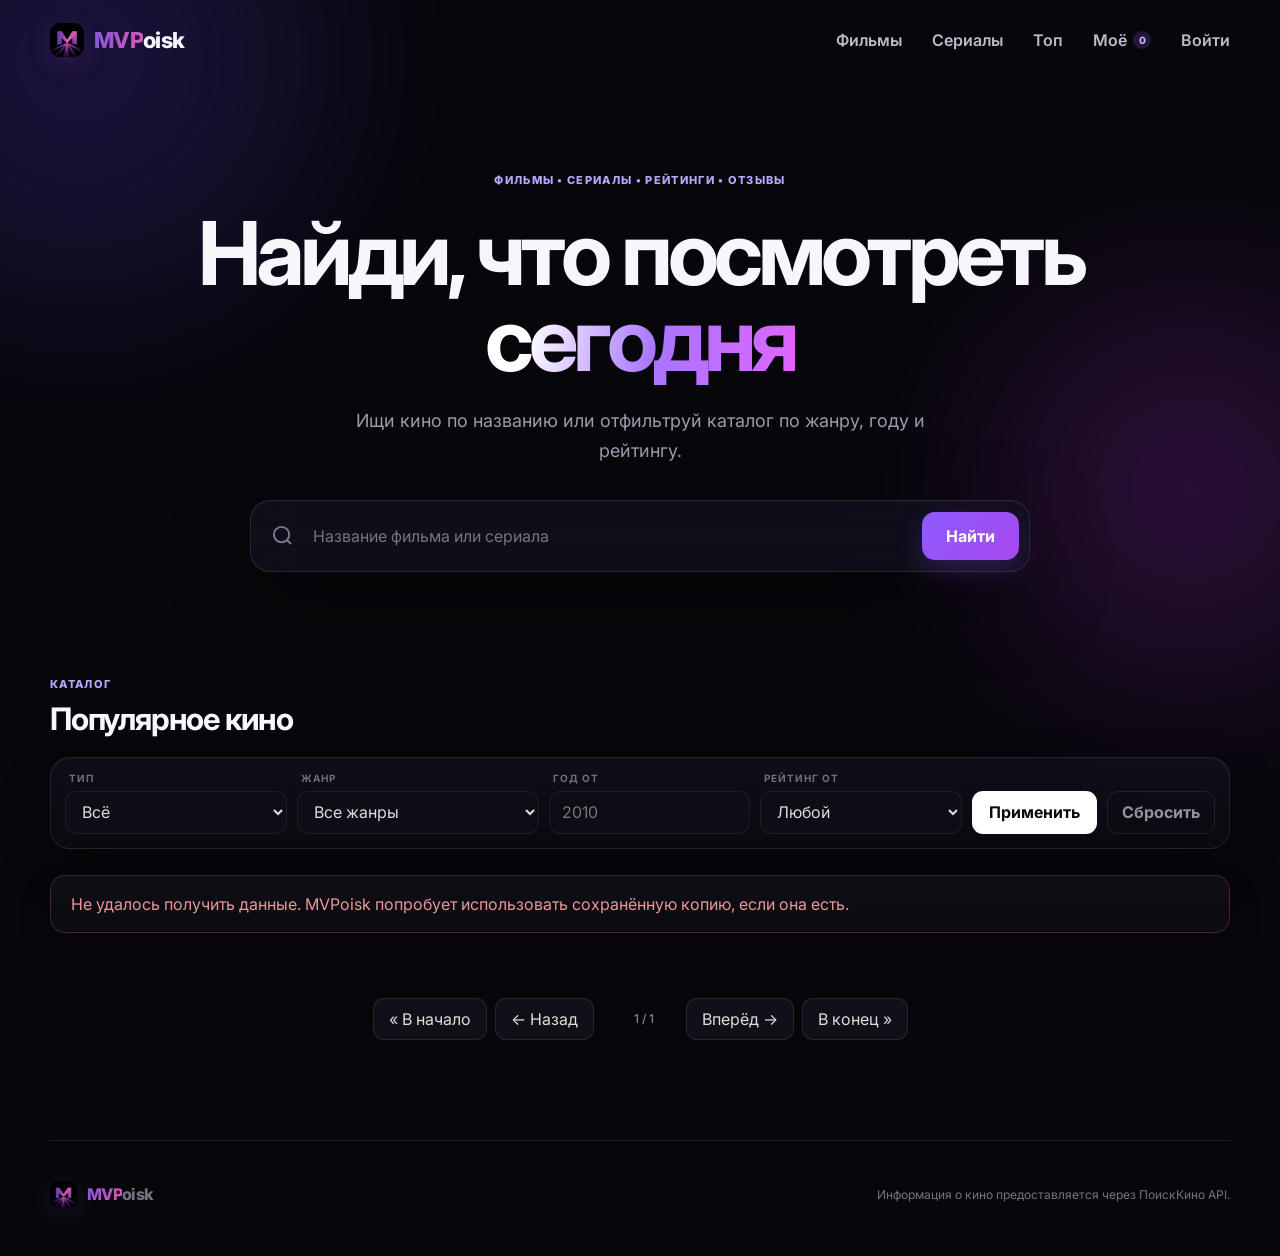
==== index.html @ 4183734a "Add files via upload" ====
<!doctype html>
<html lang="ru">
<head>
  <meta charset="utf-8" />
  <meta name="viewport" content="width=device-width, initial-scale=1" />
  <script>
    (() => {
      const q = new URLSearchParams(location.search);
      if (q.get('tv') === '1' || /MVPoiskTV\/[\d.]+|Android TV|GoogleTV/i.test(navigator.userAgent || '')) {
        document.documentElement.classList.add('tv-mode');
      }
    })();
  </script>
  <meta name="theme-color" content="#07070b" />
  <meta name="apple-mobile-web-app-capable" content="yes" />
  <meta name="apple-mobile-web-app-status-bar-style" content="black-translucent" />
  <link rel="manifest" href="manifest.webmanifest" />
  <link rel="icon" type="image/png" sizes="32x32" href="icons/favicon-32.png" />
  <link rel="icon" type="image/png" sizes="16x16" href="icons/favicon-16.png" />
  <link rel="apple-touch-icon" sizes="180x180" href="icons/apple-touch-icon.png" />
  <meta name="apple-mobile-web-app-title" content="MVPoisk" />
  <meta name="description" content="MVPoisk — поиск фильмов и сериалов, рейтинги, отзывы и информация о кино." />
  <title>MVPoisk — фильмы и сериалы</title>
  <link rel="preconnect" href="https://mvpoisk.cizikvpn.workers.dev" crossorigin>
  <link rel="stylesheet" href="styles.css?v=39" />
</head>
<body>
  <div class="ambient ambient-one"></div>
  <div class="ambient ambient-two"></div>

  <header class="site-header">
    <a class="brand" href="./" aria-label="MVPoisk — на главную">
      <img class="brand-logo" src="icons/logo-mark-64.png" alt="" width="34" height="34" /><span class="brand-word"><span class="brand-mvp">MVP</span><span>oisk</span></span>
    </a>
    <nav class="nav">
      <a href="#discover">Фильмы</a>
      <button class="nav-link" type="button" data-quick-filter="series">Сериалы</button>
      <button class="nav-link" type="button" data-quick-filter="top">Топ</button>
      <a class="nav-saved" href="my.html">Моё <span class="nav-count" data-list-count hidden>0</span></a>
      <button class="nav-link nav-profile" type="button" data-profile-open>Профиль</button>
      <button class="nav-link nav-install" type="button" data-install-button hidden>Установить</button>
    </nav>
  </header>

  <main>
    <section class="hero">
      <div class="hero-badge">Фильмы • сериалы • рейтинги • отзывы</div>
      <h1>Найди, что посмотреть <span>сегодня</span></h1>
      <p>Ищи кино по названию или отфильтруй каталог по жанру, году и рейтингу.</p>

      <div class="search-area">
        <form class="search-shell" id="searchForm" autocomplete="off">
          <svg viewBox="0 0 24 24" aria-hidden="true"><path d="m21 21-4.35-4.35m2.35-5.65A8 8 0 1 1 3 11a8 8 0 0 1 16 0Z"/></svg>
          <input id="searchInput" type="search" inputmode="search" enterkeyhint="search" placeholder="Название фильма или сериала" aria-label="Поиск фильма" />
          <button type="submit">Найти</button>
        </form>
        <div class="suggestions" id="suggestions" hidden></div>
      </div>

    </section>

    <section class="continue-section" id="continueSection" hidden aria-labelledby="continueTitle">
      <div class="section-heading continue-heading">
        <div>
          <span class="eyebrow">Твоя история</span>
          <h2 id="continueTitle">Смотреть дальше</h2>
        </div>
        <a class="continue-all" href="my.html?tab=history">Вся история →</a>
      </div>
      <div class="continue-row" id="continueRow"></div>
    </section>

    <section class="catalog" id="discover">
      <div class="section-heading">
        <div>
          <span class="eyebrow">Каталог</span>
          <h2 id="catalogTitle">Популярное кино</h2>
        </div>
        <span class="result-count" id="resultCount"></span>
      </div>

      <form class="filters" id="filterForm">
        <label>
          <span>Тип</span>
          <select id="typeFilter">
            <option value="all">Всё</option>
            <option value="movie">Фильмы</option>
            <option value="series">Сериалы</option>
          </select>
        </label>
        <label>
          <span>Жанр</span>
          <select id="genreFilter">
            <option value="">Все жанры</option>
            <option>драма</option>
            <option>комедия</option>
            <option>триллер</option>
            <option>боевик</option>
            <option>фантастика</option>
            <option>фэнтези</option>
            <option>криминал</option>
            <option>детектив</option>
            <option>ужасы</option>
            <option>мелодрама</option>
            <option>приключения</option>
            <option>мультфильм</option>
            <option>аниме</option>
          </select>
        </label>
        <label>
          <span>Год от</span>
          <input id="yearFilter" type="number" min="1890" max="2035" placeholder="2010" />
        </label>
        <label>
          <span>Рейтинг от</span>
          <select id="ratingFilter">
            <option value="">Любой</option>
            <option value="6">6+</option>
            <option value="7">7+</option>
            <option value="8">8+</option>
            <option value="9">9+</option>
          </select>
        </label>
        <button class="filter-submit" type="submit">Применить</button>
        <button class="filter-reset" type="button" id="resetFilters">Сбросить</button>
      </form>

      <div class="notice" id="statusNotice" hidden></div>
      <div class="movie-grid" id="movieGrid" aria-live="polite"></div>

      <div class="pagination" id="pagination" hidden aria-label="Навигация по страницам">
        <button type="button" id="firstPage" class="pagination-edge" title="Первая страница">« В начало</button>
        <button type="button" id="prevPage">← Назад</button>
        <div class="pagination-pages" id="paginationPages" aria-label="Номера страниц"></div>
        <span id="pageIndicator" class="page-indicator">1 / 1</span>
        <button type="button" id="nextPage">Вперёд →</button>
        <button type="button" id="lastPage" class="pagination-edge" title="Последняя страница">В конец »</button>
      </div>
    </section>
  </main>

  <footer>
    <a class="brand brand-small" href="./"><img class="brand-logo" src="icons/logo-mark-64.png" alt="" width="34" height="34" /><span class="brand-word"><span class="brand-mvp">MVP</span><span>oisk</span></span></a>
    <p>Информация о кино предоставляется через ПоискКино API.</p>
  </footer>

  <script type="module" src="js/tv.js?v=39"></script>
  <script type="module" src="js/common.js?v=39"></script>
  <script type="module" src="js/app.js?v=39"></script>
</body>
</html>
---- styles.css ----
@import url('https://fonts.googleapis.com/css2?family=Inter:wght@400;500;600;700;800&display=swap');

:root {
  --bg: #07070b;
  --surface: rgba(18, 18, 28, .72);
  --surface-strong: #111119;
  --line: rgba(255,255,255,.09);
  --text: #f7f6fb;
  --muted: #9d9aaa;
  --accent: #8d5cff;
  --accent-2: #d650ff;
  --green: #43d17a;
  --yellow: #e4b64d;
  --red: #ef6868;
  --radius: 22px;
  --shadow: 0 22px 70px rgba(0,0,0,.34);
}
*{box-sizing:border-box} html{scroll-behavior:smooth} body{margin:0;background:var(--bg);color:var(--text);font-family:Inter,system-ui,sans-serif;min-height:100vh;overflow-x:hidden} button,input,select{font:inherit} a{color:inherit;text-decoration:none} button{cursor:pointer}.ambient{position:fixed;border-radius:50%;filter:blur(100px);opacity:.18;pointer-events:none;z-index:-1}.ambient-one{width:480px;height:480px;background:#7046ff;top:-180px;left:-160px}.ambient-two{width:380px;height:380px;background:#cf37ff;right:-100px;top:300px}.site-header{width:min(1180px,calc(100% - 36px));height:80px;margin:0 auto;display:flex;align-items:center;justify-content:space-between;position:relative;z-index:30}.brand{display:flex;align-items:center;gap:10px;font-size:22px;font-weight:800;letter-spacing:-.7px}.brand-logo{display:block;width:34px;height:34px;border-radius:10px;object-fit:cover;box-shadow:0 6px 24px rgba(126,75,220,.18)}.brand-word{display:inline-flex;align-items:baseline}.brand-mvp{background:linear-gradient(100deg,#8358dc,#d956b7);-webkit-background-clip:text;background-clip:text;color:transparent}.brand-small .brand-logo{width:27px;height:27px;border-radius:8px}.brand-small .brand-word{font-size:16px}.error-brand{margin-bottom:8px}.error-brand .brand-logo{width:52px;height:52px;border-radius:14px}.page-error-action{padding:11px 15px;background:#fff;color:#08080b;border-radius:11px;font-weight:700}.nav{display:flex;gap:30px;align-items:center}.nav a,.nav-link,.back-link{border:0;background:none;color:#bdb9c9;font-weight:600;padding:8px 0}.nav a:hover,.nav-link:hover,.back-link:hover{color:#fff}.hero{width:min(960px,calc(100% - 36px));margin:88px auto 100px;text-align:center}.hero-badge,.eyebrow{display:inline-flex;color:#bba5ff;text-transform:uppercase;letter-spacing:.12em;font-size:11px;font-weight:800}.hero h1{font-size:clamp(46px,8vw,88px);line-height:.98;letter-spacing:-5px;margin:22px auto 24px;max-width:900px}.hero h1 span{background:linear-gradient(100deg,#fff 15%,#a875ff 55%,#e265ff);-webkit-background-clip:text;background-clip:text;color:transparent}.hero>p{color:var(--muted);font-size:18px;max-width:620px;margin:0 auto 34px;line-height:1.65}.search-shell{position:relative;display:grid;grid-template-columns:26px 1fr auto;align-items:center;gap:14px;padding:10px 10px 10px 20px;background:rgba(18,17,29,.82);border:1px solid rgba(255,255,255,.1);border-radius:20px;box-shadow:0 24px 80px rgba(0,0,0,.36),inset 0 1px 0 rgba(255,255,255,.04);backdrop-filter:blur(18px);max-width:780px;margin:0 auto;text-align:left}.search-shell svg{width:23px;fill:none;stroke:#7f7a8f;stroke-width:2}.search-shell input{height:50px;border:0;outline:0;background:transparent;color:#fff;font-size:16px;min-width:0}.search-shell input::placeholder{color:#777382}.search-shell>button{height:48px;padding:0 24px;border:0;border-radius:13px;background:linear-gradient(135deg,var(--accent),#a748ed);color:white;font-weight:700;box-shadow:0 10px 26px rgba(130,71,240,.25)}.suggestions{position:absolute;left:0;right:0;top:calc(100% + 10px);padding:8px;background:#111018;border:1px solid var(--line);border-radius:18px;box-shadow:var(--shadow);z-index:50;max-height:430px;overflow:auto}.suggestion-row{display:flex;align-items:center;gap:12px;padding:9px;border-radius:12px}.suggestion-row:hover{background:rgba(255,255,255,.06)}.suggestion-row img,.suggestion-fallback{width:42px;height:58px;object-fit:cover;border-radius:8px;background:#1c1928;display:grid;place-items:center;font-weight:800;font-size:11px}.suggestion-row span:last-child{display:flex;flex-direction:column;gap:5px;min-width:0}.suggestion-row strong{font-size:13px;white-space:nowrap;overflow:hidden;text-overflow:ellipsis}.suggestion-row small{font-size:11px;color:var(--muted)}.hero-chips{display:flex;justify-content:center;gap:8px;flex-wrap:wrap;margin-top:18px}.hero-chips button{background:rgba(255,255,255,.035);border:1px solid var(--line);color:#aaa6b4;border-radius:999px;padding:8px 13px;font-size:12px}.hero-chips button:hover{color:#fff;border-color:rgba(141,92,255,.38)}.catalog,.movie-content{width:min(1180px,calc(100% - 36px));margin:0 auto}.section-heading{display:flex;align-items:flex-end;justify-content:space-between;gap:20px;margin-bottom:24px}.section-heading h2{font-size:30px;letter-spacing:-1.5px;margin:8px 0 0}.result-count{font-size:12px;color:var(--muted)}.filters{display:grid;grid-template-columns:1.1fr 1.2fr 1fr 1fr auto auto;gap:10px;padding:14px;background:rgba(18,17,27,.6);border:1px solid var(--line);border-radius:20px;margin-bottom:26px;backdrop-filter:blur(12px)}.filters label{display:flex;flex-direction:column;gap:7px}.filters label span{font-size:10px;text-transform:uppercase;letter-spacing:.1em;color:#716d7e;font-weight:700;padding-left:4px}.filters select,.filters input{height:43px;border:1px solid rgba(255,255,255,.07);border-radius:11px;background:#0e0d15;color:#ddd;padding:0 12px;outline:0}.filter-submit,.filter-reset{align-self:end;height:43px;border-radius:11px;font-weight:700}.filter-submit{border:0;background:#fff;color:#0b0a10;padding:0 17px}.filter-reset{border:1px solid var(--line);background:transparent;color:#9692a2;padding:0 14px}.movie-grid{display:grid;grid-template-columns:repeat(5,minmax(0,1fr));gap:30px 16px}.movie-card{display:block;min-width:0;transition:transform .2s ease}.movie-card:hover{transform:translateY(-5px)}.poster-wrap{position:relative;aspect-ratio:2/3;border-radius:18px;overflow:hidden;background:#12111a;border:1px solid rgba(255,255,255,.06);box-shadow:0 16px 40px rgba(0,0,0,.22)}.poster-wrap img{width:100%;height:100%;display:block;object-fit:cover;transition:transform .35s ease}.movie-card:hover .poster-wrap img{transform:scale(1.025)}.poster-fallback{width:100%;height:100%;display:grid;place-items:center;font-weight:800;color:#665a7d;font-size:34px;background:radial-gradient(circle at 30% 25%,#2d2440,#0d0c12 65%)}.rating-pill,.type-pill{position:absolute;top:10px;padding:6px 8px;border-radius:9px;font-size:11px;font-weight:800;backdrop-filter:blur(10px)}.rating-pill{left:10px;color:#fff;background:rgba(14,14,17,.82)}.type-pill{right:10px;background:rgba(12,12,15,.7);color:#c8c5cf}.rating-high{background:rgba(37,143,80,.91)!important}.rating-mid{background:rgba(167,122,34,.91)!important}.rating-low{background:rgba(174,61,61,.91)!important}.rating-muted{background:rgba(65,62,70,.88)!important}.card-copy{padding:12px 3px 0}.card-copy h3{font-size:14px;line-height:1.35;margin:0 0 6px;white-space:nowrap;overflow:hidden;text-overflow:ellipsis}.card-copy p{font-size:11px;color:#85808f;margin:0;white-space:nowrap;overflow:hidden;text-overflow:ellipsis}.notice{padding:18px 20px;border:1px solid var(--line);border-radius:15px;background:#111018;color:#b7b3c0;margin:20px 0}.notice-error{border-color:rgba(239,104,104,.25);color:#ef9999}.pagination{display:flex;justify-content:center;align-items:center;gap:20px;margin:45px 0 20px}.pagination button{border:1px solid var(--line);background:#111018;color:#ddd;padding:10px 15px;border-radius:11px}.pagination button:disabled{opacity:.35;cursor:not-allowed}.pagination span{font-size:12px;color:var(--muted)}.skeleton{background:linear-gradient(90deg,#12111a 25%,#1b1924 40%,#12111a 65%);background-size:300% 100%;animation:shimmer 1.35s infinite}.skeleton-card:hover{transform:none}.skeleton-line{height:13px;border-radius:6px;margin:13px 4px 0}.skeleton-line.small{width:62%;height:10px;margin-top:8px}@keyframes shimmer{0%{background-position:100% 0}100%{background-position:0 0}}footer{width:min(1180px,calc(100% - 36px));margin:100px auto 0;padding:34px 0 42px;border-top:1px solid var(--line);display:flex;align-items:center;justify-content:space-between;color:#77727f;font-size:12px}.brand-small{font-size:16px}.movie-page{background:#07070b}.movie-header{position:absolute;left:50%;transform:translateX(-50%);top:0;width:min(1180px,calc(100% - 36px))}.movie-hero{min-height:760px;position:relative;display:flex;align-items:flex-end;padding:130px 0 72px;background:#08080c;overflow:hidden}.movie-backdrop{position:absolute;inset:0;background-image:linear-gradient(to bottom,rgba(7,7,11,.34),#07070b 94%),linear-gradient(90deg,rgba(7,7,11,.88) 0%,rgba(7,7,11,.38) 65%,rgba(7,7,11,.7) 100%),var(--movie-bg);background-size:cover;background-position:center 24%;filter:saturate(.75);transform:scale(1.02)}.movie-hero-inner{position:relative;z-index:2;width:min(1180px,calc(100% - 36px));margin:0 auto;display:grid;grid-template-columns:270px minmax(0,700px);gap:52px;align-items:end}.movie-poster{aspect-ratio:2/3;border-radius:22px;overflow:hidden;border:1px solid rgba(255,255,255,.12);box-shadow:0 30px 70px rgba(0,0,0,.55);background:#111}.movie-poster img{width:100%;height:100%;object-fit:cover}.movie-kicker{font-size:12px;font-weight:700;color:#afa9b8;margin-bottom:15px}.movie-main-copy h1{font-size:clamp(44px,6vw,74px);line-height:.98;letter-spacing:-3.5px;margin:0 0 12px}.movie-subtitle{font-size:18px;color:#aaa5b2;margin:0 0 13px}.movie-meta{color:#bbb6c3;font-size:13px;margin:0 0 24px}.movie-ratings{display:flex;gap:25px;margin-bottom:24px}.movie-ratings>div{display:flex;align-items:center;gap:8px}.rating-box{display:grid;place-items:center;min-width:49px;height:39px;border-radius:10px;background:rgba(255,255,255,.12);font-size:15px;font-weight:800}.movie-ratings small{color:#9d98a6}.movie-description{font-size:15px;line-height:1.7;color:#d0ccd6;max-width:680px}.movie-actions{display:flex;gap:10px;margin-top:26px}.watch-button,.secondary-button{display:inline-flex;align-items:center;justify-content:center;min-height:50px;border-radius:13px;padding:0 20px;font-weight:800;font-size:14px}.watch-button{background:linear-gradient(135deg,var(--accent),#b44ee9);box-shadow:0 12px 35px rgba(141,92,255,.25)}.secondary-button{border:1px solid rgba(255,255,255,.14);background:rgba(255,255,255,.06);backdrop-filter:blur(12px);color:#d7d3dc}.kp-link-button{gap:10px;padding:0 12px;min-width:auto;min-height:50px;border-radius:12px;background:rgba(255,255,255,.04);justify-content:flex-start;color:#ece8f3;flex:0 0 auto}.kp-link-badge{display:inline-grid;place-items:center;flex:none;width:28px;height:28px;border-radius:8px;overflow:hidden;background:#000;box-shadow:inset 0 0 0 1px rgba(255,255,255,.08)}.kp-link-badge img{width:100%;height:100%;display:block;object-fit:cover}.kp-link-label{white-space:nowrap;font-size:13px;line-height:1}.kp-link-out{display:inline-grid;place-items:center;flex:none;width:18px;height:18px;color:#b8b2c3}.kp-link-out svg{width:16px;height:16px;display:block}.movie-content{padding-top:10px}.facts-panel{display:grid;grid-template-columns:repeat(4,1fr);gap:1px;background:var(--line);border:1px solid var(--line);border-radius:18px;overflow:hidden;margin-bottom:70px}.facts-panel>div{background:#0e0d14;padding:20px;display:flex;flex-direction:column;gap:8px}.facts-panel span{font-size:10px;text-transform:uppercase;letter-spacing:.08em;color:#696573}.facts-panel strong{font-size:12px;line-height:1.5}.content-section{margin:0 0 72px}.people-row,.similar-row{display:grid;grid-template-columns:repeat(6,1fr);gap:14px}.person-card{min-width:0}.person-photo{aspect-ratio:1/1;border-radius:15px;overflow:hidden;background:#121119;margin-bottom:10px}.person-photo img{width:100%;height:100%;object-fit:cover}.person-photo span{height:100%;display:grid;place-items:center;color:#625972;font-weight:800}.person-card strong,.similar-card strong{display:block;font-size:12px;white-space:nowrap;overflow:hidden;text-overflow:ellipsis}.person-card small,.similar-card small{display:block;font-size:10px;color:#77727f;margin-top:4px;white-space:nowrap;overflow:hidden;text-overflow:ellipsis}.reviews-grid{display:grid;grid-template-columns:repeat(2,1fr);gap:14px}.review-card{padding:22px;border:1px solid var(--line);border-radius:17px;background:#0e0d14}.review-card h3{font-size:15px;margin:18px 0 8px}.review-card p{font-size:12px;line-height:1.7;color:#aaa5b1;margin:0;white-space:pre-line}.review-head{display:flex;justify-content:space-between;gap:15px;font-size:12px}.review-head span{font-size:10px;color:#85808e}.review-positive{border-top-color:rgba(67,209,122,.5)}.review-negative{border-top-color:rgba(239,104,104,.5)}.review-neutral{border-top-color:rgba(228,182,77,.45)}.similar-card>div{aspect-ratio:2/3;border-radius:14px;overflow:hidden;background:#121119;margin-bottom:10px}.similar-card img{width:100%;height:100%;object-fit:cover}.similar-card>div span{height:100%;display:grid;place-items:center;color:#625972}.movie-loader,.page-error{min-height:70vh;display:flex;align-items:center;justify-content:center;flex-direction:column;gap:16px;text-align:center;padding:120px 20px}.spinner{width:34px;height:34px;border-radius:50%;border:3px solid rgba(255,255,255,.08);border-top-color:#8d5cff;animation:spin .8s linear infinite}@keyframes spin{to{transform:rotate(360deg)}}.movie-loader span,.page-error p{color:var(--muted)}.page-error h1{margin:0}.page-error a{padding:11px 15px;background:#fff;color:#08080b;border-radius:11px;font-weight:700}.poster-fallback.big{font-size:48px}
@media(max-width:980px){.movie-grid{grid-template-columns:repeat(4,1fr)}.filters{grid-template-columns:repeat(3,1fr)}.filter-submit,.filter-reset{align-self:auto;margin-top:17px}.movie-hero-inner{grid-template-columns:220px 1fr;gap:34px}.facts-panel{grid-template-columns:repeat(3,1fr)}.people-row,.similar-row{grid-template-columns:repeat(4,1fr)}}
@media(max-width:700px){.site-header{height:66px}.nav{gap:15px}.nav a:first-child{display:none}.brand{font-size:18px}.hero{margin:70px auto 70px}.hero h1{font-size:52px;letter-spacing:-3px}.hero>p{font-size:15px}.search-shell{grid-template-columns:22px 1fr;padding:9px 12px 9px 16px}.search-shell>button{grid-column:1/-1;width:100%;height:44px}.movie-grid{grid-template-columns:repeat(2,1fr);gap:24px 12px}.filters{grid-template-columns:1fr 1fr}.section-heading h2{font-size:25px}footer{flex-direction:column;align-items:flex-start;gap:12px}.movie-hero{min-height:auto;padding:110px 0 42px}.movie-hero-inner{grid-template-columns:120px 1fr;gap:20px;align-items:start}.movie-main-copy h1{font-size:37px;letter-spacing:-2px}.movie-kicker{font-size:10px}.movie-subtitle{font-size:13px}.movie-meta{font-size:11px}.movie-description{grid-column:1/-1}.movie-ratings{gap:10px}.movie-ratings small{display:none}.movie-actions{flex-wrap:wrap}.facts-panel{grid-template-columns:1fr 1fr;margin-bottom:52px}.people-row,.similar-row{display:flex;overflow-x:auto;scroll-snap-type:x mandatory;padding-bottom:8px}.person-card,.similar-card{min-width:130px;scroll-snap-align:start}.reviews-grid{grid-template-columns:1fr}.content-section{margin-bottom:54px}}
@media(max-width:470px){.nav{gap:12px}.nav-link{font-size:12px}.hero h1{font-size:44px}.hero-chips{justify-content:flex-start}.filters{grid-template-columns:1fr}.filter-submit,.filter-reset{margin-top:0}.movie-hero-inner{grid-template-columns:100px 1fr}.movie-main-copy h1{font-size:30px}.movie-description{font-size:13px}.movie-actions{grid-column:1/-1}.watch-button,.secondary-button{flex:1}.facts-panel{grid-template-columns:1fr}.result-count{display:none}}

/* Artwork reliability: fallback sits under proxied images. */
.poster-wrap,.movie-poster,.person-photo,.similar-card>div,.suggestion-row{position:relative}
.poster-wrap>.poster-fallback,.movie-poster>.poster-fallback{position:absolute;inset:0}
.poster-wrap>img,.movie-poster>img,.person-photo>img,.similar-card>div>img{position:absolute;inset:0;z-index:1}
.person-photo>span,.similar-card>div>span{position:absolute;inset:0}
.suggestion-row>.suggestion-fallback{flex:0 0 42px}
.suggestion-row>img{position:absolute;left:9px;top:9px;z-index:1}
img[hidden]{display:none!important}


/* Stable search suggestions: they stay in normal document flow and never overlap filters. */
.search-area{position:relative;max-width:780px;margin:0 auto;text-align:left}
.search-area>.search-shell{max-width:none;margin:0}
.search-area>.suggestions{position:relative;left:auto;right:auto;top:auto;margin-top:10px;max-height:min(330px,48vh);overflow:auto;z-index:1;overscroll-behavior:contain;background:#111018;border:1px solid rgba(255,255,255,.10);box-shadow:0 22px 65px rgba(0,0,0,.42)}
.search-area>.suggestions[hidden]{display:none}
.suggestion-row{min-height:76px}
.suggestion-row+.suggestion-row{border-top:1px solid rgba(255,255,255,.045)}

/* Stable external watch action. */
.watch-button{border:0;color:#fff;gap:9px;transition:transform .18s ease,box-shadow .18s ease,filter .18s ease}
.watch-button:hover{transform:translateY(-2px);filter:brightness(1.06);box-shadow:0 16px 42px rgba(141,92,255,.34)}
.watch-play{font-size:12px;transform:translateY(-.5px)}
.secondary-button{transition:border-color .18s ease,background .18s ease,color .18s ease}
.secondary-button:hover{border-color:rgba(255,255,255,.24);background:rgba(255,255,255,.09);color:#fff}

@media(max-width:700px){
  .search-area>.suggestions{max-height:min(310px,45vh)}
}


/* ===== v14: personal lists, compact reviews, local profile and PWA ===== */
.nav-saved{display:inline-flex!important;align-items:center;gap:6px}.nav-count{display:inline-grid;place-items:center;min-width:18px;height:18px;padding:0 5px;border-radius:999px;background:rgba(157,92,255,.2);color:#c8b0ff;font-size:10px;font-weight:800}.nav-profile,.nav-install{white-space:nowrap}.movie-header-tools{display:flex;align-items:center;gap:18px}.movie-header-tools .nav-link{font-size:12px;color:#aaa5b2}.movie-actions-primary{align-items:stretch}.list-action{border:1px solid rgba(255,255,255,.14);cursor:pointer;gap:8px}.list-action.is-saved{border-color:rgba(157,92,255,.55);background:rgba(157,92,255,.14);color:#efe7ff}.favorite-action.is-saved{border-color:rgba(236,92,145,.55);background:rgba(236,92,145,.12);color:#ffdbea}

.review-copy{position:relative;font-size:12px;line-height:1.72;color:#aaa5b1;white-space:pre-line;overflow-wrap:anywhere}.review-copy.review-collapsed{display:-webkit-box;-webkit-box-orient:vertical;-webkit-line-clamp:6;overflow:hidden}.review-toggle{margin-top:14px;padding:0;border:0;background:none;color:#ad87ff;font-size:12px;font-weight:750;cursor:pointer}.review-toggle:hover{color:#c7adff}.review-card{align-self:start}

.modal-shell{position:fixed;inset:0;z-index:1000}.modal-shell[hidden]{display:none}.modal-backdrop{position:absolute;inset:0;background:rgba(0,0,0,.72);backdrop-filter:blur(8px)}.modal-card{position:relative;width:min(440px,calc(100% - 28px));margin:12vh auto 0;padding:30px;border:1px solid rgba(255,255,255,.12);border-radius:22px;background:#100f17;box-shadow:0 32px 90px rgba(0,0,0,.6)}.modal-card h2{font-size:28px;margin:8px 0 10px}.modal-copy{color:#918b9a;font-size:13px;line-height:1.65}.modal-close{position:absolute;right:17px;top:14px;width:34px;height:34px;border-radius:50%;border:1px solid var(--line);background:#17151f;color:#aaa;font-size:22px;cursor:pointer}.profile-form{display:grid;gap:14px;margin-top:22px}.profile-form label{display:grid;gap:8px}.profile-form label span{font-size:10px;letter-spacing:.08em;text-transform:uppercase;color:#716b79}.profile-form input{width:100%;height:48px;border:1px solid var(--line);border-radius:12px;background:#0b0a10;color:#fff;padding:0 14px;outline:none}.profile-form input:focus{border-color:rgba(157,92,255,.6)}.primary-action{display:inline-flex;align-items:center;justify-content:center;min-height:46px;padding:0 18px;border:0;border-radius:12px;background:linear-gradient(135deg,var(--accent),#b44ee9);color:#fff;font-weight:800;cursor:pointer}.danger-link{margin-top:18px;border:0;background:none;color:#c37c86;font-size:11px;cursor:pointer}.modal-open{overflow:hidden}

.install-toast{position:fixed;right:18px;bottom:18px;z-index:950;width:min(360px,calc(100% - 36px));padding:18px;border:1px solid rgba(157,92,255,.28);border-radius:17px;background:rgba(17,16,24,.96);backdrop-filter:blur(18px);box-shadow:0 24px 70px rgba(0,0,0,.5)}.install-toast strong{display:block;font-size:14px;margin-bottom:6px}.install-toast p{margin:0 0 13px;color:#918b9a;font-size:12px;line-height:1.55}.install-toast>div{display:flex;gap:8px}.install-toast button{min-height:36px;padding:0 13px;border:1px solid var(--line);border-radius:10px;background:#191721;color:#ddd;font-size:11px;font-weight:700;cursor:pointer}.install-toast [data-install-now]{border:0;background:var(--accent);color:#fff}

.library-page{width:min(1180px,calc(100% - 36px));margin:0 auto;padding-top:120px}.library-hero{padding:34px 0 28px}.library-title-row{display:flex;align-items:flex-end;justify-content:space-between;gap:20px}.library-title-row h1{font-size:clamp(52px,8vw,86px);letter-spacing:-4px;line-height:1;margin:8px 0 12px}.library-title-row p{margin:0;color:#8a8492}.profile-pill{display:flex;align-items:center;gap:10px;padding:8px 12px 8px 8px;border:1px solid var(--line);border-radius:999px;background:#0f0e15;color:#bbb6c3;cursor:pointer}.profile-avatar{display:grid;place-items:center;width:34px;height:34px;border-radius:50%;background:linear-gradient(135deg,var(--accent),#d85cb9);color:#fff;font-size:11px;font-weight:900}.library-tabs{display:flex;gap:8px;margin-top:34px;border-bottom:1px solid var(--line);padding-bottom:12px}.library-tab{display:inline-flex;align-items:center;gap:8px;border:1px solid transparent;border-radius:11px;background:transparent;color:#77727f;padding:10px 13px;font-size:12px;font-weight:750;cursor:pointer}.library-tab span{display:grid;place-items:center;min-width:20px;height:20px;padding:0 5px;border-radius:999px;background:#17151f;font-size:10px}.library-tab.active{background:#15131d;border-color:var(--line);color:#fff}.library-content{padding-top:30px}.saved-grid{align-items:start}.saved-card{position:relative;min-width:0}.saved-card>.movie-card{display:block}.saved-remove{width:100%;margin-top:8px;height:34px;border:1px solid var(--line);border-radius:10px;background:#0e0d14;color:#77727f;font-size:10px;cursor:pointer}.saved-remove:hover{color:#e49aa6;border-color:rgba(228,154,166,.25)}.library-empty{text-align:center;padding:80px 20px;border:1px dashed rgba(255,255,255,.1);border-radius:22px;background:rgba(14,13,20,.55)}.library-empty .empty-icon{font-size:42px;color:#8d5cff}.library-empty h2{font-size:24px;margin:10px 0}.library-empty p{color:#817b89;margin:0 auto 22px;max-width:420px;font-size:13px}

@media(max-width:800px){.movie-header-tools{gap:10px}.movie-header-tools .back-link:nth-child(1){display:none}.library-page{padding-top:90px}.library-title-row{align-items:flex-start;flex-direction:column}.profile-pill{align-self:flex-start}.library-title-row h1{font-size:58px}.nav-profile{display:none}.movie-actions-primary .watch-button{flex-basis:100%}}
@media(max-width:700px){.review-copy.review-collapsed{-webkit-line-clamp:4}.review-card{padding:18px}.movie-header-tools{gap:9px}.movie-header-tools .nav-install{display:none}.library-tabs{overflow-x:auto}.library-tab{white-space:nowrap}.install-toast{left:14px;right:14px;bottom:14px;width:auto}.modal-card{margin-top:8vh;padding:24px}.nav-saved{font-size:12px}}
@media(max-width:470px){.movie-actions-primary{display:grid;grid-template-columns:1fr 1fr}.movie-actions-primary .watch-button{grid-column:1/-1}.movie-actions-primary .secondary-button{width:100%;padding:0 10px;font-size:12px}.library-title-row h1{font-size:48px;letter-spacing:-3px}.library-page{width:min(100% - 24px,1180px)}.saved-remove{height:38px}}


/* Pagination v15 */
.pagination{flex-wrap:wrap;gap:10px 8px;margin:45px 0 20px}
.pagination-pages{display:flex;align-items:center;justify-content:center;gap:6px;flex-wrap:wrap}
.pagination .pagination-number{min-width:40px;padding:10px 11px}
.pagination .pagination-number.active{background:#fff;color:#0b0a10;border-color:#fff;font-weight:800}
.pagination-ellipsis{display:inline-grid;place-items:center;min-width:26px;color:var(--muted);font-size:13px}
.page-indicator{min-width:68px;text-align:center}
@media(max-width:700px){
  .pagination{display:grid;grid-template-columns:1fr 1fr;gap:8px;width:100%}
  .pagination-pages{grid-column:1/-1;grid-row:1;overflow-x:auto;justify-content:flex-start;padding:2px 1px 6px;scrollbar-width:thin}
  .page-indicator{grid-column:1/-1;grid-row:2;text-align:center;padding:2px 0 4px}
  .pagination #prevPage,.pagination #nextPage{grid-row:3}
  .pagination #firstPage,.pagination #lastPage{grid-row:4}
  .pagination button{width:100%;min-height:42px}
  .pagination .pagination-number{width:auto;flex:0 0 auto;min-width:42px}
}


/* v18: watch partner notice */
.watch-warning-shell{position:fixed;inset:0;z-index:1400;display:grid;place-items:center;padding:20px}.watch-warning-shell[hidden]{display:none}.watch-warning-backdrop{position:absolute;inset:0;background:rgba(3,3,6,.78);backdrop-filter:blur(12px);-webkit-backdrop-filter:blur(12px)}.watch-warning-card{position:relative;width:min(520px,100%);max-height:min(760px,calc(100vh - 28px));overflow:auto;padding:28px;border:1px solid rgba(255,255,255,.11);border-radius:24px;background:linear-gradient(180deg,rgba(20,18,30,.985),rgba(11,10,16,.99));box-shadow:0 38px 110px rgba(0,0,0,.7),0 0 0 1px rgba(157,92,255,.06) inset}.watch-warning-card:before{content:"";position:absolute;left:30px;right:30px;top:0;height:1px;background:linear-gradient(90deg,transparent,rgba(171,101,255,.8),rgba(235,72,160,.5),transparent)}.watch-warning-close{position:absolute;right:16px;top:16px;width:35px;height:35px;border:1px solid rgba(255,255,255,.09);border-radius:999px;background:#17151f;color:#898391;font-size:22px;line-height:1;cursor:pointer;transition:.16s ease}.watch-warning-close:hover{color:#fff;border-color:rgba(255,255,255,.18);background:#1e1b28}.watch-warning-brand{display:flex;align-items:center;gap:9px;margin-bottom:24px;color:#f2eef7;font-size:13px;font-weight:800;letter-spacing:-.01em}.watch-warning-brand img{width:30px;height:30px;border-radius:9px}.watch-warning-card>.eyebrow{color:#a993d4}.watch-warning-card h2{max-width:430px;margin:8px 0 10px;font-size:30px;line-height:1.08;letter-spacing:-1.4px}.watch-warning-copy{margin:0;color:#97919f;font-size:13px;line-height:1.65}.watch-protection-card{display:grid;grid-template-columns:42px 1fr;gap:14px;margin-top:22px;padding:17px;border:1px solid rgba(157,92,255,.2);border-radius:17px;background:rgba(157,92,255,.065)}.watch-protection-icon{display:grid;place-items:center;width:42px;height:42px;border-radius:13px;background:linear-gradient(135deg,#7d54ff,#d551c8);box-shadow:0 10px 28px rgba(117,79,255,.22);color:#fff;font-size:15px;font-weight:900}.watch-protection-copy{min-width:0}.watch-protection-title{display:flex;align-items:center;flex-wrap:wrap;gap:8px;margin-bottom:5px}.watch-protection-title span{font-size:12px;font-weight:800;color:#eeeaf4}.watch-protection-title em{padding:3px 7px;border-radius:99px;background:rgba(255,255,255,.06);color:#9f98a8;font-size:8px;font-style:normal;font-weight:800;text-transform:uppercase;letter-spacing:.06em}.watch-protection-copy p{margin:0;color:#928c9a;font-size:11px;line-height:1.55}.watch-protection-actions{display:flex;align-items:center;flex-wrap:wrap;gap:8px;margin-top:12px}.watch-help-button,.watch-help-link{display:inline-flex;align-items:center;justify-content:center;min-height:34px;padding:0 11px;border-radius:9px;font-size:10px;font-weight:800;text-decoration:none;cursor:pointer}.watch-help-button{border:1px solid rgba(255,255,255,.12);background:#17151f;color:#e7e1ee}.watch-help-button:hover,.watch-help-button.is-copied{border-color:rgba(157,92,255,.45);background:#211b2f;color:#fff}.watch-help-link{color:#aa9dbb;border:0;background:transparent}.watch-help-link:hover{color:#fff}.watch-dns-value{display:block;margin-top:10px;padding:9px 10px;border-radius:9px;background:rgba(0,0,0,.22);color:#c9b7f8;font:10px ui-monospace,SFMono-Regular,Consolas,monospace;overflow:hidden;text-overflow:ellipsis}.watch-warning-note{display:flex;gap:10px;margin:15px 0 0;padding:0 2px;color:#787280}.watch-warning-note>span{display:grid;place-items:center;flex:none;width:18px;height:18px;margin-top:1px;border-radius:50%;background:rgba(82,210,131,.11);color:#69d895;font-size:10px}.watch-warning-note p{margin:0;font-size:10px;line-height:1.55}.watch-warning-actions{display:grid;gap:9px;margin-top:22px}.watch-warning-primary{display:flex;align-items:center;justify-content:center;gap:9px;width:100%;min-height:50px;border:0;border-radius:13px;background:linear-gradient(135deg,#7e54ff,#b84edb);box-shadow:0 14px 34px rgba(122,78,255,.22);color:#fff;font-size:13px;font-weight:850;cursor:pointer;transition:transform .16s ease,filter .16s ease}.watch-warning-primary:hover{transform:translateY(-1px);filter:brightness(1.07)}.watch-warning-primary span{font-size:10px}.watch-warning-never{min-height:40px;border:0;background:transparent;color:#746e7b;font-size:10px;font-weight:700;cursor:pointer}.watch-warning-never:hover{color:#b1a9b9}.watch-warning-open{overflow:hidden}
@media(max-width:600px){.watch-warning-shell{align-items:end;padding:0}.watch-warning-card{width:100%;max-height:88vh;padding:24px 18px 18px;border-radius:24px 24px 0 0;border-left:0;border-right:0;border-bottom:0}.watch-warning-card h2{padding-right:28px;font-size:27px;letter-spacing:-1.1px}.watch-warning-brand{margin-bottom:20px}.watch-protection-card{grid-template-columns:38px 1fr;padding:14px;gap:11px}.watch-protection-icon{width:38px;height:38px;border-radius:11px}.watch-warning-actions{margin-top:18px}.watch-warning-primary{min-height:52px}.watch-warning-never{min-height:38px}.watch-warning-copy{font-size:12px}}

/* v19: calm stale-cache notice instead of a red failure wall. */
.notice-soft{border-color:rgba(141,92,255,.26);background:rgba(25,20,37,.78);color:#c9bdf0}


/* v21 embedded partner player */
.embedded-player-section{scroll-margin-top:18px;width:min(1180px,calc(100% - 36px));margin:28px auto 66px}.embedded-player-section[hidden]{display:none}.embedded-player-inner{padding:18px;border:1px solid rgba(255,255,255,.09);border-radius:24px;background:linear-gradient(180deg,rgba(18,16,26,.96),rgba(10,9,14,.98));box-shadow:0 30px 90px rgba(0,0,0,.34)}.embedded-player-heading{display:flex;align-items:flex-end;justify-content:space-between;gap:24px;padding:5px 5px 17px}.embedded-player-heading h2{margin:6px 0 4px;font-size:25px;letter-spacing:-1px}.embedded-player-heading p{margin:0;color:#7f7989;font-size:11px}.embedded-player-actions{display:flex;gap:8px;flex-wrap:wrap;justify-content:flex-end}.player-mini-button{display:inline-flex;align-items:center;justify-content:center;min-height:36px;padding:0 12px;border:1px solid rgba(255,255,255,.1);border-radius:10px;background:#15131d;color:#aaa4b1;font-size:10px;font-weight:800}.player-mini-button:hover{color:#fff;border-color:rgba(255,255,255,.2)}.player-mini-primary{border-color:rgba(157,92,255,.3);background:rgba(157,92,255,.1);color:#cdbdff}.embedded-player-stage{position:relative;display:grid;place-items:center;width:100%;aspect-ratio:16/9;min-height:320px;overflow:hidden;border:1px solid rgba(255,255,255,.08);border-radius:18px;background:radial-gradient(circle at 50% 45%,rgba(126,84,255,.09),transparent 36%),#050507}.embedded-player-stage iframe,.embedded-player-stage .mv-embedded-iframe{position:absolute!important;inset:0!important;width:100%!important;height:100%!important;max-width:none!important;max-height:none!important;border:0!important;border-radius:0!important;z-index:3;background:#000}.mv-rendex-slot{display:block;position:absolute;inset:0;width:100%;height:100%}.embedded-player-loader{position:absolute;inset:0;z-index:1;display:flex;flex-direction:column;align-items:center;justify-content:center;gap:10px;text-align:center;color:#d7d2de}.embedded-player-loader .spinner{width:30px;height:30px}.embedded-player-loader strong{font-size:13px}.embedded-player-loader span{font-size:10px;color:#77717f}.embedded-player-stage:has(iframe) .embedded-player-loader{display:none}.embedded-player-status{display:flex;align-items:center;gap:9px;padding:13px 6px 1px;color:#817b89;font-size:10px;line-height:1.45}.player-status-dot{width:7px;height:7px;border-radius:50%;background:#9d5cff;box-shadow:0 0 0 5px rgba(157,92,255,.08);animation:playerPulse 1.4s ease-in-out infinite}.player-status-ok,.player-status-error{display:grid;place-items:center;width:17px;height:17px;border-radius:50%;font-size:9px;font-weight:900}.player-status-ok{background:rgba(80,201,125,.12);color:#6bd797}.player-status-error{background:rgba(236,95,95,.12);color:#ef8f8f}.embedded-player-status[data-state="error"]{color:#a98282}.embedded-player-status[data-state="ready"]{color:#8d9d92}@keyframes playerPulse{50%{opacity:.4;transform:scale(.78)}}
@media(max-width:760px){.embedded-player-section{width:min(100% - 20px,1180px);margin:18px auto 48px}.embedded-player-inner{padding:10px;border-radius:18px}.embedded-player-heading{align-items:flex-start;flex-direction:column;padding:8px 5px 13px;gap:13px}.embedded-player-heading h2{font-size:20px}.embedded-player-actions{width:100%;justify-content:flex-start}.player-mini-button{flex:1}.embedded-player-stage{min-height:0;border-radius:13px}.embedded-player-status{padding:11px 4px 3px}}

.player-fail-mark{display:grid;place-items:center;width:34px;height:34px;border-radius:50%;background:rgba(236,95,95,.12);color:#ef8f8f;font-size:16px;font-weight:900}.embedded-player-stage.player-failed{background:radial-gradient(circle at 50% 45%,rgba(236,95,95,.05),transparent 36%),#050507}

/* v22 player stability */
.watch-button:disabled{cursor:wait;opacity:.86;transform:none!important;filter:none!important}.watch-button.is-loading .watch-play{animation:playerPulse 1s ease-in-out infinite}.embedded-player-heading p{max-width:620px;line-height:1.5}


/* v23 — lazy reserve Kinobox source. The working Rendex player remains primary. */
.player-source-button{border-color:rgba(105,216,149,.24);background:rgba(82,210,131,.07);color:#9edeb6}.player-source-button:hover{border-color:rgba(105,216,149,.42);background:rgba(82,210,131,.11);color:#d8f7e3}.player-source-button:disabled{cursor:wait;opacity:.68}.alternate-player-panel{margin-top:16px;padding:14px;border:1px solid rgba(82,210,131,.12);border-radius:18px;background:rgba(7,12,10,.54)}.alternate-player-panel[hidden]{display:none}.alternate-player-heading{display:flex;align-items:flex-end;justify-content:space-between;gap:20px;padding:3px 3px 13px}.alternate-player-heading h3{margin:5px 0 4px;font-size:18px;letter-spacing:-.5px}.alternate-player-heading p{margin:0;color:#777f7a;font-size:10px;line-height:1.5}.alternate-player-actions{display:flex;gap:8px;flex-wrap:wrap;justify-content:flex-end}.alternate-player-host{position:relative;width:100%;min-height:240px;overflow:hidden;border:1px solid rgba(255,255,255,.07);border-radius:14px;background:#090a0a}.alternate-player-host>.mv-kinobox-slot{width:100%}.alternate-player-host .kinobox_section,.alternate-player-host .kinobox_container{width:100%!important}.alternate-player-host iframe{max-width:100%}.alternate-player-error{display:flex;min-height:300px;flex-direction:column;align-items:center;justify-content:center;gap:10px;text-align:center;color:#d7d2de}.alternate-player-error span{color:#77717f;font-size:10px}.alternate-player-status{padding-left:4px;padding-right:4px}
@media(max-width:760px){.alternate-player-panel{margin-top:12px;padding:9px;border-radius:14px}.alternate-player-heading{align-items:flex-start;flex-direction:column;gap:10px;padding:5px 3px 11px}.alternate-player-actions{width:100%;justify-content:flex-start}.alternate-player-actions .player-mini-button{flex:1}.alternate-player-host{min-height:0;border-radius:11px}.player-source-button{flex-basis:100%}}

/* v25 — local watch history, continue watching and watched state */
.continue-section{width:min(1180px,calc(100% - 36px));margin:-28px auto 82px}.continue-section[hidden]{display:none}.continue-heading{align-items:flex-end}.continue-all{color:#9e96aa;font-size:12px;font-weight:750}.continue-all:hover{color:#fff}.continue-row{display:flex;gap:14px;overflow-x:auto;scroll-snap-type:x proximity;padding:2px 2px 12px;scrollbar-width:thin}.continue-card{position:relative;flex:0 0 228px;min-width:0;scroll-snap-align:start}.continue-link{display:block}.continue-art{position:relative;aspect-ratio:16/10;border-radius:17px;overflow:hidden;border:1px solid rgba(255,255,255,.08);background:#111018;box-shadow:0 15px 38px rgba(0,0,0,.26)}.continue-art>img{position:absolute;inset:0;width:100%;height:100%;object-fit:cover}.continue-art:after{content:"";position:absolute;inset:0;background:linear-gradient(180deg,transparent 42%,rgba(5,5,8,.74));pointer-events:none}.continue-art .poster-fallback{position:absolute;inset:0}.continue-play{position:absolute;left:14px;bottom:13px;z-index:3;display:grid;place-items:center;width:38px;height:38px;border-radius:50%;background:rgba(255,255,255,.93);color:#0a0910;font-size:13px;box-shadow:0 8px 28px rgba(0,0,0,.32);transition:transform .18s ease}.continue-card:hover .continue-play{transform:scale(1.06)}.continue-progress{position:absolute;z-index:4;left:0;right:0;bottom:0;height:4px;background:rgba(255,255,255,.17)}.continue-progress i{display:block;height:100%;background:linear-gradient(90deg,#8659ff,#cb5ee7);border-radius:0 4px 4px 0}.continue-copy{display:flex;flex-direction:column;gap:5px;padding:10px 3px 0}.continue-copy strong{font-size:13px;white-space:nowrap;overflow:hidden;text-overflow:ellipsis}.continue-copy span{font-size:10px;color:#817b89}.continue-dismiss{position:absolute;z-index:5;top:8px;right:8px;display:grid;place-items:center;width:28px;height:28px;padding:0;border:1px solid rgba(255,255,255,.1);border-radius:50%;background:rgba(8,8,12,.78);backdrop-filter:blur(8px);color:#aaa5b2;font-size:18px;line-height:1}.continue-dismiss:hover{background:#16141e;color:#fff}.movie-actions-primary{flex-wrap:wrap}.watched-action{gap:8px}.watched-action.is-watched{border-color:rgba(83,205,130,.42);background:rgba(83,205,130,.11);color:#bce9cd}

.saved-grid.history-mode{display:flex;flex-direction:column;gap:12px}.history-card{display:grid;grid-template-columns:112px minmax(0,1fr);gap:18px;padding:12px;border:1px solid var(--line);border-radius:19px;background:rgba(14,13,20,.76);transition:border-color .18s ease,background .18s ease}.history-card:hover{border-color:rgba(255,255,255,.13);background:#100f17}.history-poster{position:relative;aspect-ratio:2/3;border-radius:13px;overflow:hidden;background:#121119}.history-poster>img{position:absolute;inset:0;width:100%;height:100%;object-fit:cover}.history-poster .poster-fallback{position:absolute;inset:0;font-size:24px}.history-play{position:absolute;left:50%;top:50%;transform:translate(-50%,-50%);display:grid;place-items:center;width:38px;height:38px;border-radius:50%;background:rgba(255,255,255,.92);color:#08080d;font-size:12px;box-shadow:0 8px 26px rgba(0,0,0,.3)}.history-progress{position:absolute;left:0;right:0;bottom:0;height:4px;background:rgba(255,255,255,.15)}.history-progress i{display:block;height:100%;background:linear-gradient(90deg,#8558ff,#ca5de8)}.history-copy{min-width:0;display:flex;flex-direction:column;justify-content:center}.history-topline{display:flex;align-items:center;justify-content:space-between;gap:12px;margin-bottom:8px}.history-topline span{font-size:9px;font-weight:800;letter-spacing:.09em;text-transform:uppercase;color:#a88cff}.history-topline time{font-size:10px;color:#6f6977}.history-copy h3{margin:0;font-size:20px;letter-spacing:-.65px}.history-copy p{margin:7px 0 15px;color:#888290;font-size:11px}.history-actions{display:flex;gap:8px;flex-wrap:wrap}.history-actions a,.history-actions button{display:inline-flex;align-items:center;justify-content:center;min-height:34px;padding:0 11px;border-radius:10px;font-size:10px;font-weight:800}.history-primary{background:#fff;color:#0a0910}.history-watched,.history-remove{border:1px solid var(--line);background:#15131d;color:#9993a1}.history-watched.active{border-color:rgba(83,205,130,.34);background:rgba(83,205,130,.09);color:#aee6c3}.history-remove:hover{border-color:rgba(231,115,129,.25);color:#e49aa6}.history-card.is-complete .history-play{background:rgba(83,205,130,.92);color:#07110b}.history-card.is-complete .history-topline span{color:#86d9a5}

@media(max-width:700px){.continue-section{width:min(100% - 24px,1180px);margin:-20px auto 62px}.continue-card{flex-basis:190px}.continue-art{border-radius:14px}.continue-heading{align-items:flex-end}.continue-heading h2{font-size:25px}.continue-all{font-size:11px}.history-card{grid-template-columns:88px minmax(0,1fr);gap:13px;padding:9px;border-radius:15px}.history-copy h3{font-size:16px}.history-actions{gap:6px}.history-actions a,.history-actions button{min-height:32px;padding:0 9px}.history-remove{display:none}.movie-actions-primary .watched-action{flex-basis:100%}}
@media(max-width:470px){.continue-card{flex-basis:172px}.continue-play{width:34px;height:34px}.history-card{grid-template-columns:78px minmax(0,1fr)}.history-topline{align-items:flex-start;flex-direction:column;gap:3px}.history-copy p{margin:5px 0 10px}.history-primary,.history-watched{flex:1}.movie-actions-primary .watched-action{grid-column:1/-1}}

@media(max-width:470px){.kp-link-button{justify-content:flex-start;flex:0 0 auto}}


/* v28 — visual polish */
.filters,.notice,.movie-card .poster-wrap,.continue-art,.history-card,.review-card,.similar-card>div,.person-photo,.facts-panel>div,.watch-button,.secondary-button,.primary-action,.history-actions a,.history-actions button,.saved-remove,.profile-pill,.library-tab,.page-error-action,.player-mini-button,.review-toggle,.continue-dismiss,.pagination button,.filter-submit,.filter-reset{transition:transform .18s ease,border-color .18s ease,background .18s ease,color .18s ease,box-shadow .18s ease,opacity .18s ease}

.filters{background:linear-gradient(180deg,rgba(18,17,27,.78),rgba(12,11,19,.72));box-shadow:0 20px 54px rgba(0,0,0,.2),inset 0 1px 0 rgba(255,255,255,.03)}
.filters select,.filters input{transition:border-color .18s ease,box-shadow .18s ease,background .18s ease}
.filters select:focus,.filters input:focus{border-color:rgba(141,92,255,.45);box-shadow:0 0 0 4px rgba(141,92,255,.08);background:#11101a}
.filter-submit:hover,.primary-action:hover,.page-error-action:hover{transform:translateY(-1px);box-shadow:0 16px 38px rgba(141,92,255,.18)}
.filter-reset:hover,.pagination button:not(:disabled):hover,.saved-remove:hover,.profile-pill:hover,.library-tab:hover:not(.active){border-color:rgba(255,255,255,.18);background:#181621;color:#fff}
.notice{background:linear-gradient(180deg,rgba(18,17,24,.9),rgba(14,13,20,.88));box-shadow:0 14px 34px rgba(0,0,0,.14)}

.movie-card{display:block}
.movie-card .poster-wrap{box-shadow:0 18px 42px rgba(0,0,0,.24);transform:translateY(0)}
.movie-card:hover .poster-wrap{transform:translateY(-4px);border-color:rgba(157,92,255,.24);box-shadow:0 26px 64px rgba(0,0,0,.34)}
.movie-card:hover .card-copy h3{color:#fff}
.card-copy h3,.card-copy p{transition:color .18s ease}
.card-copy p{color:#908a98}
.rating-pill,.type-pill{backdrop-filter:blur(12px);box-shadow:0 8px 18px rgba(0,0,0,.18)}

.continue-art{box-shadow:0 18px 42px rgba(0,0,0,.24)}
.continue-card:hover .continue-art{transform:translateY(-3px);border-color:rgba(157,92,255,.28);box-shadow:0 24px 56px rgba(0,0,0,.34)}
.continue-copy strong,.history-copy h3{transition:color .18s ease}
.continue-card:hover .continue-copy strong,.history-card:hover h3{color:#fff}
.history-card{box-shadow:0 12px 34px rgba(0,0,0,.18)}
.history-card:hover{transform:translateY(-2px);border-color:rgba(255,255,255,.14);box-shadow:0 20px 52px rgba(0,0,0,.28)}

.movie-hero{min-height:800px;padding:140px 0 84px}
.movie-backdrop{background-position:center 20%;filter:saturate(.8) brightness(.92);transform:scale(1.025)}
.movie-hero-inner{grid-template-columns:282px minmax(0,720px);gap:58px;align-items:center}
.movie-poster{border-radius:26px;border-color:rgba(255,255,255,.14);box-shadow:0 34px 90px rgba(0,0,0,.58),0 0 0 1px rgba(255,255,255,.03) inset;transition:transform .22s ease,border-color .22s ease,box-shadow .22s ease}
.movie-poster:hover{transform:translateY(-4px);border-color:rgba(255,255,255,.2);box-shadow:0 40px 104px rgba(0,0,0,.62),0 0 0 1px rgba(255,255,255,.05) inset}
.movie-main-copy{padding-bottom:6px}
.movie-kicker{margin-bottom:18px;color:#c1bccb}
.movie-main-copy h1{margin:0 0 14px;letter-spacing:-3.8px;line-height:.95}
.movie-subtitle{margin:0 0 16px;color:#b5b0bc}
.movie-meta{margin:0 0 28px;color:#a39ead}
.movie-ratings{gap:12px;flex-wrap:wrap;margin-bottom:28px}
.movie-ratings>div{padding:10px 12px;background:rgba(14,14,20,.36);border:1px solid rgba(255,255,255,.08);border-radius:15px;backdrop-filter:blur(12px)}
.rating-box{min-width:52px;height:42px;box-shadow:inset 0 1px 0 rgba(255,255,255,.08)}
.movie-description{max-width:690px;margin:0;font-size:15px;line-height:1.82;color:#d8d3de}
.movie-actions{gap:12px;margin-top:30px;align-items:center}
.watch-button,.secondary-button{min-height:52px;border-radius:14px}
.watch-button{padding:0 24px}
.watch-button:hover{transform:translateY(-1px);box-shadow:0 18px 44px rgba(141,92,255,.26)}
.secondary-button{background:rgba(255,255,255,.05);border-color:rgba(255,255,255,.12)}
.secondary-button:hover{transform:translateY(-1px);background:rgba(255,255,255,.075);border-color:rgba(255,255,255,.18);color:#fff}
.movie-actions-primary .watch-button{min-width:188px}
.list-action,.watched-action{gap:8px}
.kp-link-button{padding:0 14px;min-height:50px;border-radius:13px;border-color:rgba(255,255,255,.16);box-shadow:none}
.kp-link-button:hover{background:rgba(255,255,255,.08);border-color:rgba(255,255,255,.22);box-shadow:0 10px 26px rgba(0,0,0,.18)}
.kp-link-badge{width:28px;height:28px;border-radius:8px;box-shadow:inset 0 0 0 1px rgba(255,255,255,.06),0 6px 16px rgba(0,0,0,.24)}
.kp-link-label{font-size:13px;font-weight:760}
.kp-link-out{width:17px;height:17px}

.movie-content{padding-top:18px}
.facts-panel{gap:10px;background:transparent;border:0;overflow:visible;margin-bottom:76px}
.facts-panel>div{min-height:100px;padding:20px 22px;border:1px solid rgba(255,255,255,.07);border-radius:18px;background:linear-gradient(180deg,rgba(16,15,24,.94),rgba(11,10,16,.94));box-shadow:0 14px 36px rgba(0,0,0,.18)}
.facts-panel>div:hover{transform:translateY(-2px);border-color:rgba(157,92,255,.2)}
.facts-panel span{font-size:10px;color:#787380}
.facts-panel strong{font-size:13px;line-height:1.55}
.content-section{margin:0 0 78px}
.section-heading{margin-bottom:20px}
.section-heading h2{font-size:31px;letter-spacing:-1.2px}
.people-row,.similar-row{gap:16px}
.person-card,.similar-card{transition:transform .18s ease}
.person-card:hover,.similar-card:hover{transform:translateY(-3px)}
.person-photo,.similar-card>div{border:1px solid rgba(255,255,255,.06);box-shadow:0 14px 34px rgba(0,0,0,.16)}
.person-card:hover .person-photo,.similar-card:hover>div{border-color:rgba(157,92,255,.18);box-shadow:0 20px 46px rgba(0,0,0,.26)}

.review-card{padding:24px;border-radius:20px;border-color:rgba(255,255,255,.08);background:linear-gradient(180deg,rgba(17,16,25,.97),rgba(11,10,16,.97));box-shadow:0 18px 48px rgba(0,0,0,.22)}
.review-card h3{margin:16px 0 10px;font-size:16px;letter-spacing:-.24px}
.review-head{align-items:flex-start}
.review-head strong{font-size:13px}
.review-head span{display:inline-flex;align-items:center;min-height:24px;padding:0 8px;border:1px solid rgba(255,255,255,.08);border-radius:999px;background:rgba(255,255,255,.03);color:#b1abb8;font-size:10px;font-weight:760;white-space:nowrap}
.review-copy{font-size:13px;line-height:1.8;color:#bdb8c5}
.review-copy.review-collapsed{position:relative}
.review-copy.review-collapsed:after{content:"";position:absolute;left:0;right:0;bottom:0;height:56px;background:linear-gradient(180deg,rgba(11,10,16,0),rgba(11,10,16,.98));pointer-events:none}
.review-toggle{display:inline-flex;align-items:center;justify-content:center;min-height:40px;padding:0 14px;border:1px solid rgba(255,255,255,.09);border-radius:12px;background:rgba(255,255,255,.035);color:#ece8f3;font-size:12px;font-weight:760}
.review-toggle:hover{transform:translateY(-1px);background:rgba(157,92,255,.12);border-color:rgba(157,92,255,.3);color:#fff}
.review-toggle[aria-expanded="true"]{background:rgba(255,255,255,.06)}

.library-tab.active{box-shadow:0 10px 24px rgba(0,0,0,.16)}
.profile-pill:hover{border-color:rgba(157,92,255,.26);box-shadow:0 12px 28px rgba(0,0,0,.16)}
.saved-remove:hover,.history-actions button:hover,.history-actions a:hover{transform:translateY(-1px)}

@media(max-width:900px){
  .movie-hero{padding:124px 0 68px;min-height:auto}
  .movie-hero-inner{grid-template-columns:220px minmax(0,1fr);gap:32px;align-items:end}
  .movie-main-copy h1{font-size:clamp(40px,8vw,58px)}
  .facts-panel{grid-template-columns:repeat(2,1fr)}
}
@media(max-width:700px){
  .movie-content{padding-top:8px}
  .movie-hero{padding:108px 0 42px}
  .movie-hero-inner{grid-template-columns:126px 1fr;gap:20px;align-items:start}
  .movie-main-copy{padding-bottom:0}
  .movie-main-copy h1{margin-bottom:10px;letter-spacing:-2.2px}
  .movie-subtitle{font-size:13px;margin-bottom:10px}
  .movie-meta{font-size:11px;margin-bottom:16px}
  .movie-ratings{gap:8px;margin-bottom:18px}
  .movie-ratings>div{padding:8px 10px;border-radius:12px}
  .rating-box{min-width:44px;height:36px;font-size:14px}
  .movie-description{font-size:13px;line-height:1.72;margin-top:4px}
  .movie-actions{gap:10px;margin-top:20px}
  .watch-button,.secondary-button{min-height:48px;border-radius:13px}
  .movie-actions-primary .watch-button{min-width:100%}
  .facts-panel{gap:8px;margin-bottom:54px}
  .facts-panel>div{padding:16px 16px 17px;min-height:88px;border-radius:15px}
  .section-heading{margin-bottom:16px}
  .section-heading h2{font-size:27px}
  .review-card{padding:19px;border-radius:18px}
  .review-copy{font-size:12px;line-height:1.72}
  .review-toggle{min-height:36px;padding:0 12px}
}
@media(max-width:470px){
  .movie-actions-primary{display:grid;grid-template-columns:1fr 1fr;gap:10px}
  .movie-actions-primary .watch-button,.movie-actions-primary .watched-action{grid-column:1/-1}
  .movie-actions-primary .secondary-button{width:100%;padding:0 10px;font-size:12px}
  .kp-link-button{padding:0 11px}
  .kp-link-label{font-size:12px}
  .facts-panel{grid-template-columns:1fr}
}


/* v29 — mobile movie layout fix */
.movie-hero-inner,.movie-main-copy,.movie-actions-primary,.movie-actions-primary>*{min-width:0}
.movie-main-copy h1,.movie-description,.kp-link-label,.movie-actions-primary span:last-child{overflow-wrap:anywhere}
.movie-actions-primary .secondary-button,.movie-actions-primary .watch-button{max-width:100%}

@media(max-width:700px){
  .movie-hero-inner{width:min(100% - 24px,1180px);grid-template-columns:116px minmax(0,1fr);gap:16px}
  .movie-poster{border-radius:20px}
  .movie-main-copy h1{font-size:clamp(31px,9.2vw,42px);line-height:1.02;letter-spacing:-1.8px}
  .movie-description{max-width:none;font-size:13px;line-height:1.66}
  .movie-ratings{gap:8px;flex-wrap:wrap}
  .movie-ratings>div{min-width:0}
  .movie-actions-primary{display:grid;grid-template-columns:repeat(2,minmax(0,1fr));gap:10px;align-items:stretch}
  .movie-actions-primary .watch-button,.movie-actions-primary .watched-action{grid-column:1/-1}
  .movie-actions-primary .secondary-button,.movie-actions-primary .watch-button{width:100%;padding:0 12px}
  .movie-actions-primary .secondary-button{font-size:12px}
  .movie-actions-primary .list-action,.movie-actions-primary .favorite-action,.movie-actions-primary .kp-link-button{justify-content:center}
  .movie-actions-primary .list-action span:last-child,.movie-actions-primary .favorite-action span:last-child,.movie-actions-primary .watched-action span:last-child{white-space:nowrap;overflow:hidden;text-overflow:ellipsis}
  .kp-link-button{gap:8px}
  .kp-link-label{white-space:nowrap;overflow:hidden;text-overflow:ellipsis}
}

@media(max-width:430px){
  .movie-hero{padding:100px 0 38px}
  .movie-hero-inner{grid-template-columns:104px minmax(0,1fr);gap:14px}
  .movie-main-copy h1{font-size:clamp(28px,10vw,36px);letter-spacing:-1.4px}
  .movie-subtitle{font-size:12px}
  .movie-meta{font-size:10px;line-height:1.45}
  .movie-ratings{margin-bottom:16px}
  .movie-ratings>div{padding:7px 9px}
  .rating-box{min-width:42px;height:34px;font-size:14px}
  .movie-description{font-size:12.5px;line-height:1.62}
  .movie-actions-primary{grid-template-columns:1fr}
  .movie-actions-primary .watch-button,.movie-actions-primary .watched-action{grid-column:auto}
  .movie-actions-primary .secondary-button,.movie-actions-primary .watch-button{min-height:46px;font-size:12px}
  .movie-actions-primary .secondary-button{justify-content:flex-start}
  .movie-actions-primary .list-action span:last-child,.movie-actions-primary .favorite-action span:last-child,.kp-link-label,.movie-actions-primary .watched-action span:last-child{overflow:visible;text-overflow:clip;white-space:normal}
  .kp-link-button{justify-content:flex-start}
}

/* v32 — Android TV / big-screen mode. Enable with ?tv=1. */
html.tv-mode{font-size:18px;scroll-behavior:smooth}
html.tv-mode body{background:#07070b;overscroll-behavior:none}
html.tv-mode *:focus{outline:none}
html.tv-mode :is(a,button,input,select,[tabindex]):focus-visible{position:relative;z-index:20;outline:4px solid rgba(190,151,255,.98);outline-offset:5px;box-shadow:0 0 0 8px rgba(142,86,255,.22),0 22px 64px rgba(0,0,0,.46)}
html.tv-mode .site-header{width:min(1640px,calc(100% - 96px));height:104px}
html.tv-mode .brand-logo{width:46px;height:46px;border-radius:13px}
html.tv-mode .brand{font-size:29px;gap:13px}
html.tv-mode .nav{gap:42px}
html.tv-mode .nav a,html.tv-mode .nav-link{font-size:18px;padding:12px 4px;border-radius:8px}
html.tv-mode .nav-profile,html.tv-mode .nav-install{display:none!important}
html.tv-mode .hero{width:min(1280px,calc(100% - 96px));margin:72px auto 86px;text-align:left}
html.tv-mode .hero-badge{font-size:14px}
html.tv-mode .hero h1{max-width:1120px;margin:20px 0 20px;font-size:clamp(62px,5.3vw,104px);letter-spacing:-5px}
html.tv-mode .hero>p{max-width:900px;margin:0 0 32px;font-size:22px}
html.tv-mode .search-shell{max-width:1040px;margin:0;padding:14px 14px 14px 24px;border-radius:23px;grid-template-columns:34px 1fr auto}
html.tv-mode .search-shell svg{width:30px}
html.tv-mode .search-shell input{height:64px;font-size:22px}
html.tv-mode .search-shell>button{height:62px;padding:0 34px;border-radius:16px;font-size:18px}
html.tv-mode .suggestions{max-width:1040px;border-radius:20px;max-height:500px}
html.tv-mode .suggestion-row{gap:16px;padding:13px;border-radius:15px}
html.tv-mode .suggestion-row img,html.tv-mode .suggestion-fallback{width:56px;height:78px;border-radius:10px}
html.tv-mode .suggestion-row strong{font-size:18px}
html.tv-mode .suggestion-row small{font-size:14px}
html.tv-mode .continue-section,html.tv-mode .catalog,html.tv-mode .movie-content{width:min(1640px,calc(100% - 96px))}
html.tv-mode .continue-section{margin:-18px auto 76px}
html.tv-mode .section-heading{margin-bottom:28px}
html.tv-mode .eyebrow{font-size:13px}
html.tv-mode .section-heading h2{font-size:40px;letter-spacing:-1.6px}
html.tv-mode .continue-all,html.tv-mode .result-count{font-size:16px}
html.tv-mode .continue-row{gap:22px;padding:8px 8px 18px}
html.tv-mode .continue-card{flex-basis:330px}
html.tv-mode .continue-art{border-radius:22px}
html.tv-mode .continue-play{width:54px;height:54px;left:18px;bottom:17px;font-size:18px}
html.tv-mode .continue-copy strong{font-size:18px}
html.tv-mode .continue-copy span{font-size:14px}
html.tv-mode .continue-dismiss{width:38px;height:38px;top:12px;right:12px;font-size:24px}
html.tv-mode .filters{grid-template-columns:1.1fr 1.2fr 1fr 1fr auto auto;gap:14px;padding:18px;border-radius:24px;margin-bottom:34px}
html.tv-mode .filters label span{font-size:12px}
html.tv-mode .filters select,html.tv-mode .filters input,html.tv-mode .filter-submit,html.tv-mode .filter-reset{height:56px;border-radius:14px;font-size:17px}
html.tv-mode .movie-grid{grid-template-columns:repeat(6,minmax(0,1fr));gap:42px 22px}
html.tv-mode .poster-wrap{border-radius:22px}
html.tv-mode .rating-pill,html.tv-mode .type-pill{top:14px;padding:8px 10px;border-radius:11px;font-size:14px}
html.tv-mode .rating-pill{left:14px}
html.tv-mode .type-pill{right:14px}
html.tv-mode .card-copy{padding-top:15px}
html.tv-mode .card-copy h3{font-size:19px;margin-bottom:7px}
html.tv-mode .card-copy p{font-size:14px}
html.tv-mode .pagination{margin:60px 0 20px;gap:14px}
html.tv-mode .pagination button{min-height:54px;padding:0 20px;font-size:16px;border-radius:14px}
html.tv-mode footer{width:min(1640px,calc(100% - 96px));margin-top:120px;font-size:14px}

/* TV movie page */
html.tv-mode .movie-header{width:min(1640px,calc(100% - 96px))}
html.tv-mode .movie-hero{min-height:900px;padding:148px 0 88px}
html.tv-mode .movie-hero-inner{width:min(1640px,calc(100% - 96px));grid-template-columns:360px minmax(0,920px);gap:74px;align-items:center}
html.tv-mode .movie-poster{border-radius:30px}
html.tv-mode .movie-kicker{font-size:16px;margin-bottom:20px}
html.tv-mode .movie-main-copy h1{font-size:clamp(66px,5vw,96px);line-height:.96;letter-spacing:-4.5px}
html.tv-mode .movie-subtitle{font-size:25px}
html.tv-mode .movie-meta{font-size:18px}
html.tv-mode .movie-ratings>div{padding:12px 14px}
html.tv-mode .rating-box{min-width:64px;height:50px;font-size:20px}
html.tv-mode .movie-ratings small{font-size:15px}
html.tv-mode .movie-description{font-size:20px;line-height:1.72;max-width:900px}
html.tv-mode .movie-actions{gap:15px;margin-top:34px;flex-wrap:wrap}
html.tv-mode .watch-button,html.tv-mode .secondary-button{min-height:62px;border-radius:16px;padding:0 22px;font-size:17px}
html.tv-mode .movie-actions-primary .watch-button{min-width:240px}
html.tv-mode .kp-link-badge{width:34px;height:34px}
html.tv-mode .kp-link-label{font-size:16px}
html.tv-mode .facts-panel{gap:14px}
html.tv-mode .facts-panel>div{min-height:120px;padding:24px 26px;border-radius:21px}
html.tv-mode .facts-panel span{font-size:12px}
html.tv-mode .facts-panel strong{font-size:17px}
html.tv-mode .content-section{margin-bottom:92px}
html.tv-mode .people-row,html.tv-mode .similar-row{grid-template-columns:repeat(7,1fr);gap:20px}
html.tv-mode .person-card strong,html.tv-mode .similar-card strong{font-size:16px}
html.tv-mode .person-card small,html.tv-mode .similar-card small{font-size:13px}
html.tv-mode .review-card{padding:30px;border-radius:24px}
html.tv-mode .review-head strong{font-size:17px}
html.tv-mode .review-head span{font-size:13px;min-height:30px}
html.tv-mode .review-card h3{font-size:21px}
html.tv-mode .review-copy{font-size:17px;line-height:1.72}
html.tv-mode .review-toggle{min-height:48px;padding:0 18px;font-size:15px}
html.tv-mode .embedded-player-section{width:min(1640px,calc(100% - 96px));margin:36px auto 90px}
html.tv-mode .embedded-player-inner{padding:24px;border-radius:28px}
html.tv-mode .embedded-player-heading h2{font-size:34px}
html.tv-mode .embedded-player-heading p{font-size:15px}
html.tv-mode .player-mini-button{min-height:48px;padding:0 17px;font-size:14px;border-radius:12px}
html.tv-mode .embedded-player-stage{border-radius:22px;min-height:520px}
html.tv-mode .embedded-player-status{font-size:14px}

/* TV library */
html.tv-mode .library-page{width:min(1640px,calc(100% - 96px));padding-top:138px}
html.tv-mode .library-title-row h1{font-size:96px}
html.tv-mode .library-title-row p{font-size:18px}
html.tv-mode .profile-pill{display:none}
html.tv-mode .library-tabs{gap:14px;margin-top:40px;padding-bottom:16px}
html.tv-mode .library-tab{min-height:52px;padding:0 18px;border-radius:14px;font-size:16px}
html.tv-mode .library-tab span{min-width:27px;height:27px;font-size:13px}
html.tv-mode .saved-grid:not(.history-mode){grid-template-columns:repeat(6,minmax(0,1fr));gap:42px 22px}
html.tv-mode .saved-remove{height:46px;font-size:14px}
html.tv-mode .history-card{grid-template-columns:160px minmax(0,1fr);gap:26px;padding:16px;border-radius:24px}
html.tv-mode .history-copy h3{font-size:28px}
html.tv-mode .history-copy p{font-size:16px}
html.tv-mode .history-topline span,html.tv-mode .history-topline time{font-size:13px}
html.tv-mode .history-actions a,html.tv-mode .history-actions button{min-height:46px;padding:0 16px;font-size:14px;border-radius:12px}

@media(min-width:1800px){html.tv-mode .movie-grid,html.tv-mode .saved-grid:not(.history-mode){grid-template-columns:repeat(7,minmax(0,1fr))}}

/* v32 — TV-only corrections. Desktop/mobile keep the v30 visual system intact. */
.tv-more-action,.tv-alt-watch-action,.tv-player-exit,.tv-player-cursor-help{display:none}

html.tv-mode,html.tv-mode body{width:100%;max-width:100%;min-width:0;overflow-x:hidden!important}
html.tv-mode body{background:#07070b;font-size:16px;overscroll-behavior:none}
html.tv-mode body.tv-player-open{overflow:hidden!important}
html.tv-mode .ambient{display:none!important}
html.tv-mode :is(a,button,select,[tabindex]):focus-visible{outline:3px solid #c6a3ff;outline-offset:4px;box-shadow:0 0 0 7px rgba(151,94,255,.22),0 18px 46px rgba(0,0,0,.44)}
html.tv-mode input:focus-visible{outline:3px solid #c6a3ff;outline-offset:2px}

/* One scalable safe area works both on 1080p UI rendering and 4K Android TV panels. */
html.tv-mode .site-header,
html.tv-mode .continue-section,
html.tv-mode .catalog,
html.tv-mode .movie-content,
html.tv-mode footer{width:92vw;max-width:none;margin-left:auto;margin-right:auto}
html.tv-mode .site-header{height:78px}
html.tv-mode .brand{gap:9px;font-size:clamp(19px,1.45vw,27px)}
html.tv-mode .brand-logo{width:36px;height:36px;border-radius:10px}
html.tv-mode .nav{gap:clamp(18px,2vw,34px)}
html.tv-mode .nav a,html.tv-mode .nav-link,html.tv-mode .back-link{padding:8px 3px;font-size:clamp(13px,1vw,17px)}
html.tv-mode .nav-profile,html.tv-mode .nav-install{display:none!important}

/* Home: native-TV proportions, no oversized desktop hero. */
html.tv-mode .hero{width:92vw;max-width:none;margin:26px auto 42px;text-align:left}
html.tv-mode .hero-badge{display:none}
html.tv-mode .hero h1{max-width:900px;margin:0 0 12px;font-size:clamp(36px,3.6vw,58px);line-height:1.02;letter-spacing:-2.2px}
html.tv-mode .hero>p{max-width:760px;margin:0 0 20px;font-size:clamp(13px,1.15vw,18px);line-height:1.5}
html.tv-mode .search-area{max-width:760px}
html.tv-mode .search-shell{max-width:760px;margin:0;padding:8px 8px 8px 16px;border-radius:16px;grid-template-columns:24px minmax(0,1fr) auto}
html.tv-mode .search-shell svg{width:21px}
html.tv-mode .search-shell input{height:44px;font-size:16px}
html.tv-mode .search-shell>button{height:44px;padding:0 22px;border-radius:11px;font-size:14px}
html.tv-mode .suggestions{max-width:760px;max-height:420px;border-radius:15px}
html.tv-mode .suggestion-row{padding:9px;gap:11px}
html.tv-mode .suggestion-row img,html.tv-mode .suggestion-fallback{width:42px;height:59px}
html.tv-mode .suggestion-row strong{font-size:14px}
html.tv-mode .suggestion-row small{font-size:11px}

html.tv-mode .continue-section{margin-top:0;margin-bottom:42px}
html.tv-mode .section-heading{margin-bottom:16px;align-items:center}
html.tv-mode .section-heading .eyebrow{display:none}
html.tv-mode .section-heading h2{margin:0;font-size:clamp(23px,2vw,32px);letter-spacing:-.8px}
html.tv-mode .continue-all{font-size:13px}
html.tv-mode .continue-row{display:flex;overflow-x:auto;overflow-y:visible;gap:18px;padding:7px 6px 16px;scrollbar-width:none;scroll-snap-type:x proximity}
html.tv-mode .continue-row::-webkit-scrollbar,html.tv-mode .movie-grid::-webkit-scrollbar,html.tv-mode .people-row::-webkit-scrollbar,html.tv-mode .similar-row::-webkit-scrollbar{display:none}
html.tv-mode .continue-card{flex:0 0 clamp(230px,20vw,310px);scroll-snap-align:start}
html.tv-mode .continue-art{border-radius:16px}
html.tv-mode .continue-play{width:44px;height:44px;left:14px;bottom:13px;font-size:15px}
html.tv-mode .continue-copy strong{font-size:14px}
html.tv-mode .continue-copy span{font-size:11px}
html.tv-mode .continue-dismiss{display:none}

html.tv-mode .filters{display:none!important}
html.tv-mode .result-count{display:none}
html.tv-mode .catalog{margin-bottom:38px}
html.tv-mode .movie-grid{display:flex!important;grid-template-columns:none!important;overflow-x:auto;overflow-y:visible;gap:18px;padding:7px 6px 20px;scrollbar-width:none;scroll-snap-type:x proximity}
html.tv-mode .movie-card{flex:0 0 clamp(142px,13.4vw,205px);width:auto;scroll-snap-align:start}
html.tv-mode .movie-card:hover{transform:none}
html.tv-mode .poster-wrap{border-radius:16px;box-shadow:0 14px 32px rgba(0,0,0,.32)}
html.tv-mode .movie-card:focus-visible .poster-wrap{transform:scale(1.025);border-color:rgba(198,163,255,.72);box-shadow:0 22px 52px rgba(0,0,0,.48)}
html.tv-mode .rating-pill,html.tv-mode .type-pill{top:9px;padding:5px 7px;border-radius:8px;font-size:10px}
html.tv-mode .rating-pill{left:9px}
html.tv-mode .type-pill{right:9px}
html.tv-mode .card-copy{padding-top:10px}
html.tv-mode .card-copy h3{margin-bottom:4px;font-size:14px}
html.tv-mode .card-copy p{font-size:11px}
html.tv-mode .pagination{justify-content:flex-start;margin:24px 4px 8px;gap:10px}
html.tv-mode .pagination button{min-height:40px;padding:0 14px;border-radius:10px;font-size:12px}
html.tv-mode .pagination-number,html.tv-mode .pagination-ellipsis,html.tv-mode .page-indicator{display:none!important}
html.tv-mode footer{margin-top:54px;font-size:11px}

/* Movie screen: backdrop-first, sized to fit in one TV screen without zooming. */
html.tv-mode .movie-header{width:92vw;height:78px}
html.tv-mode .movie-header-tools{gap:22px}
html.tv-mode .movie-hero{min-height:100vh;height:auto;padding:90px 0 38px;align-items:center;overflow:hidden}
html.tv-mode .movie-backdrop{background-image:linear-gradient(90deg,rgba(7,7,11,.97) 0%,rgba(7,7,11,.84) 34%,rgba(7,7,11,.30) 68%,rgba(7,7,11,.36) 100%),linear-gradient(0deg,#07070b 0%,rgba(7,7,11,.16) 40%,rgba(7,7,11,.12) 100%),var(--movie-bg);background-position:center center;filter:saturate(.9) brightness(.88);transform:none}
html.tv-mode .movie-hero-inner{width:92vw;max-width:none;margin:0 auto;display:block}
html.tv-mode .movie-poster{display:none!important}
html.tv-mode .movie-main-copy{max-width:min(780px,58vw);padding:0}
html.tv-mode .movie-kicker{margin:0 0 9px;font-size:11px;color:#d5d0da}
html.tv-mode .movie-main-copy h1{max-width:780px;margin:0 0 7px;font-size:clamp(38px,4vw,62px);line-height:1;letter-spacing:-2.4px}
html.tv-mode .movie-subtitle{margin:0 0 7px;font-size:clamp(15px,1.45vw,21px);color:#d7d1dc}
html.tv-mode .movie-meta{margin:0 0 13px;font-size:clamp(11px,1.05vw,15px);line-height:1.45;color:#d4ced8}
html.tv-mode .movie-ratings{gap:8px;margin:0 0 14px}
html.tv-mode .movie-ratings>div{padding:6px 8px;border-radius:11px;background:rgba(10,10,15,.48)}
html.tv-mode .rating-box{min-width:46px;height:34px;font-size:14px}
html.tv-mode .movie-ratings small{font-size:10px}
html.tv-mode .movie-description{display:-webkit-box;-webkit-line-clamp:4;-webkit-box-orient:vertical;overflow:hidden;max-width:760px;margin:0;font-size:clamp(12px,1.1vw,16px);line-height:1.5;color:#f0edf3;text-shadow:0 2px 10px rgba(0,0,0,.34)}
html.tv-mode .movie-actions{max-width:900px;gap:9px;margin-top:19px;flex-wrap:wrap}
html.tv-mode .watch-button,html.tv-mode .secondary-button{min-height:44px;border-radius:11px;padding:0 15px;font-size:12px}
html.tv-mode .movie-actions-primary .watch-button{min-width:220px}
html.tv-mode .movie-actions-primary .list-action{min-width:160px}
html.tv-mode .movie-actions-primary .favorite-action{min-width:145px}
html.tv-mode .kp-link-button{display:none!important}
html.tv-mode .movie-actions-primary>.watched-action{display:none!important}
html.tv-mode .tv-more-action{display:inline-flex!important;min-width:94px;gap:7px}
html.tv-mode .tv-alt-watch-action{display:none!important;min-width:165px;gap:7px}
html.tv-mode .movie-actions-primary.tv-more-open>.watched-action,
html.tv-mode .movie-actions-primary.tv-more-open>.tv-alt-watch-action{display:inline-flex!important}
html.tv-mode .movie-actions-primary.tv-more-open>.watched-action{order:10}
html.tv-mode .movie-actions-primary.tv-more-open>.tv-alt-watch-action{order:11}
html.tv-mode .movie-actions-primary.tv-more-open>.tv-more-action{order:12}

html.tv-mode .movie-content{padding-top:30px}
html.tv-mode .facts-panel{gap:9px;margin-bottom:48px}
html.tv-mode .facts-panel>div{min-height:78px;padding:15px 17px;border-radius:14px}
html.tv-mode .facts-panel span{font-size:9px}
html.tv-mode .facts-panel strong{font-size:12px}
html.tv-mode .content-section{margin-bottom:52px}
html.tv-mode .people-row,html.tv-mode .similar-row{display:flex!important;grid-template-columns:none!important;overflow-x:auto;overflow-y:visible;gap:15px;padding:6px 6px 15px;scrollbar-width:none;scroll-snap-type:x proximity}
html.tv-mode .person-card{flex:0 0 128px;scroll-snap-align:start}
html.tv-mode .similar-card{flex:0 0 165px;scroll-snap-align:start}
html.tv-mode .person-card strong,html.tv-mode .similar-card strong{font-size:12px}
html.tv-mode .person-card small,html.tv-mode .similar-card small{font-size:10px}
html.tv-mode .reviews-grid{grid-template-columns:repeat(2,minmax(0,1fr));gap:12px}
html.tv-mode .review-card{padding:18px;border-radius:16px}
html.tv-mode .review-head strong{font-size:12px}
html.tv-mode .review-card h3{font-size:16px}
html.tv-mode .review-copy{font-size:12px;line-height:1.6}

/* TV playback is a fixed full-screen shell. The Android wrapper supplies a
   D-pad mouse cursor, so even controls inside cross-origin partner iframes are clickable. */
html.tv-mode .embedded-player-section.is-tv-player-open{display:block!important;position:fixed!important;inset:0!important;z-index:100000!important;width:100vw!important;height:100vh!important;margin:0!important;padding:0!important;background:#000!important;overflow:hidden!important}
html.tv-mode .embedded-player-section.is-tv-player-open .embedded-player-inner{position:absolute!important;inset:0!important;width:100%!important;height:100%!important;padding:0!important;border:0!important;border-radius:0!important;background:#000!important;box-shadow:none!important}
html.tv-mode .embedded-player-section.is-tv-player-open .embedded-player-heading,
html.tv-mode .embedded-player-section.is-tv-player-open .embedded-player-status,
html.tv-mode .embedded-player-section.is-tv-player-open .alternate-player-heading,
html.tv-mode .embedded-player-section.is-tv-player-open .alternate-player-status{display:none!important}
html.tv-mode .embedded-player-section.is-tv-player-open .embedded-player-stage{position:absolute!important;inset:0!important;width:100%!important;height:100%!important;min-height:0!important;aspect-ratio:auto!important;border:0!important;border-radius:0!important;background:#000!important;overflow:hidden!important}
html.tv-mode .embedded-player-section.is-tv-player-open .embedded-player-stage iframe,
html.tv-mode .embedded-player-section.is-tv-player-open .mv-embedded-iframe{position:absolute!important;inset:0!important;width:100%!important;height:100%!important;min-width:100%!important;min-height:100%!important;max-width:none!important;border:0!important;border-radius:0!important}
html.tv-mode .embedded-player-section.is-tv-player-open[data-tv-source="alternate"] .embedded-player-stage{display:none!important}
html.tv-mode .embedded-player-section.is-tv-player-open .alternate-player-panel{position:absolute!important;inset:0!important;width:100%!important;height:100%!important;margin:0!important;padding:0!important;border:0!important;border-radius:0!important;background:#000!important}
html.tv-mode .embedded-player-section.is-tv-player-open .alternate-player-host{position:absolute!important;inset:0!important;width:100%!important;height:100%!important;min-height:0!important;border:0!important;border-radius:0!important;background:#000!important}
html.tv-mode .embedded-player-section.is-tv-player-open .alternate-player-host>.mv-kinobox-slot,
html.tv-mode .embedded-player-section.is-tv-player-open .alternate-player-host .kinobox_section,
html.tv-mode .embedded-player-section.is-tv-player-open .alternate-player-host .kinobox_container,
html.tv-mode .embedded-player-section.is-tv-player-open .alternate-player-host iframe{width:100%!important;height:100%!important;min-height:100%!important;max-width:none!important;border:0!important}
html.tv-mode .embedded-player-section.is-tv-player-open .embedded-player-loader,
html.tv-mode .embedded-player-section.is-tv-player-open .alternate-player-error{min-height:100%;background:#030305;font-size:15px}
html.tv-mode .tv-player-exit{display:flex;position:fixed;left:3vw;bottom:3.2vh;z-index:100010;align-items:center;justify-content:center;min-width:106px;min-height:40px;padding:0 14px;border:1px solid rgba(255,255,255,.2);border-radius:11px;background:rgba(0,0,0,.52);color:#fff;font:800 12px/1 inherit;backdrop-filter:blur(8px);opacity:.72}
html.tv-mode .tv-player-cursor-help{display:block;position:fixed;right:3vw;bottom:3.2vh;z-index:100010;padding:10px 13px;border:1px solid rgba(255,255,255,.12);border-radius:11px;background:rgba(0,0,0,.48);color:rgba(255,255,255,.75);font-size:11px;font-weight:700;pointer-events:none;animation:tvHelpFade 8s ease forwards}
@keyframes tvHelpFade{0%,65%{opacity:1}100%{opacity:0}}

/* Library shelves. */
html.tv-mode .library-page{width:92vw;max-width:none;padding-top:98px}
html.tv-mode .library-title-row h1{font-size:clamp(38px,3.8vw,58px);letter-spacing:-2px}
html.tv-mode .library-title-row p{font-size:13px}
html.tv-mode .library-tabs{gap:10px;margin-top:24px}
html.tv-mode .library-tab{min-height:42px;padding:0 14px;font-size:12px}
html.tv-mode .saved-grid:not(.history-mode){display:flex;overflow-x:auto;gap:18px;padding:7px 6px 18px;scrollbar-width:none}
html.tv-mode .saved-grid:not(.history-mode) .saved-card{flex:0 0 clamp(142px,13.4vw,205px)}
html.tv-mode .history-card{grid-template-columns:110px minmax(0,1fr);gap:16px;padding:12px;border-radius:16px}
html.tv-mode .history-copy h3{font-size:18px}
html.tv-mode .history-copy p{font-size:11px}
html.tv-mode .history-actions a,html.tv-mode .history-actions button{min-height:38px;font-size:11px}

/* v33 — TV polish: focusable search, compact two-row catalogue shelves, remote-only Back. */
html.tv-mode .search-shell{cursor:pointer}
html.tv-mode .search-shell:focus-visible{outline:3px solid #c6a3ff;outline-offset:5px;box-shadow:0 0 0 8px rgba(151,94,255,.22),0 22px 54px rgba(0,0,0,.44)}
html.tv-mode .search-shell:focus-visible input{color:#fff}
html.tv-mode body:not(.tv-search-editing) .search-shell input{pointer-events:none}
html.tv-mode body.tv-search-editing .search-shell{outline:3px solid rgba(198,163,255,.76);outline-offset:5px}

/* Two visible rows keep the catalogue TV-like without one extremely long strip. */
html.tv-mode .movie-grid{
  display:grid!important;
  grid-template-rows:repeat(2,auto)!important;
  grid-template-columns:none!important;
  grid-auto-flow:column;
  grid-auto-columns:clamp(142px,13.4vw,205px);
  align-items:start;
  gap:24px 18px;
  overflow-x:auto;
  overflow-y:visible;
  padding:7px 6px 22px;
  scrollbar-width:none;
  scroll-snap-type:x proximity;
}
html.tv-mode .movie-card{width:100%;min-width:0;flex:none;scroll-snap-align:start}
html.tv-mode .saved-grid:not(.history-mode){
  display:grid!important;
  grid-template-rows:repeat(2,auto)!important;
  grid-auto-flow:column;
  grid-auto-columns:clamp(142px,13.4vw,205px);
  align-items:start;
  gap:24px 18px;
  overflow-x:auto;
  overflow-y:visible;
  padding:7px 6px 20px;
  scrollbar-width:none;
}
html.tv-mode .saved-grid:not(.history-mode) .saved-card{width:100%;min-width:0;flex:none}

/* Back is exclusively the physical remote Back button on TV. */
html.tv-mode .tv-player-exit{display:none!important}

/* ===== MVPoisk Accounts base ===== */
.account-card{width:min(500px,calc(100% - 28px));padding:32px;background:linear-gradient(180deg,#12101a 0%,#0d0c13 100%);border-color:rgba(255,255,255,.13)}
.account-card h2{margin:8px 0 10px;letter-spacing:-.8px}.account-card strong{color:#fff}.account-switch{display:grid;grid-template-columns:1fr 1fr;gap:6px;padding:5px;margin:22px 0 0;border:1px solid rgba(255,255,255,.08);border-radius:14px;background:#09080e}.account-switch button{height:40px;border:0;border-radius:10px;background:transparent;color:#77717f;font-weight:800;cursor:pointer}.account-switch button.active{background:#1a1723;color:#fff;box-shadow:0 8px 22px rgba(0,0,0,.2)}
.account-form{display:grid;gap:14px;margin-top:18px}.account-form label{display:grid;gap:8px}.account-form label>span{font-size:10px;letter-spacing:.08em;text-transform:uppercase;color:#716b79}.account-form input{width:100%;height:50px;border:1px solid rgba(255,255,255,.1);border-radius:13px;background:#09080e;color:#fff;padding:0 14px;outline:none;font:inherit}.account-form input:focus{border-color:rgba(157,92,255,.7);box-shadow:0 0 0 3px rgba(157,92,255,.11)}.account-form input::placeholder{color:#514c58}.account-form .primary-action{width:100%;margin-top:2px}.account-form button:disabled,.account-text-button:disabled{opacity:.5;cursor:wait}
.account-status{margin-top:16px;padding:11px 13px;border:1px solid rgba(255,255,255,.09);border-radius:11px;background:#15131b;color:#b7b0bf;font-size:12px;line-height:1.5}.account-status.is-error{border-color:rgba(238,92,112,.26);background:rgba(238,92,112,.08);color:#f0a6b1}.account-status.is-success{border-color:rgba(55,205,144,.25);background:rgba(55,205,144,.08);color:#9fe4c4}.account-status[hidden]{display:none}
.account-text-button{display:block;margin:14px auto 0;border:0;background:transparent;color:#9e8ac5;font-size:12px;cursor:pointer}.account-text-button:hover{color:#d4c3f7}.account-fineprint{margin:14px 0 0;color:#625d69;font-size:11px;line-height:1.55;text-align:center}.account-setup-note{margin-top:20px;padding:13px;border:1px dashed rgba(157,92,255,.28);border-radius:12px;color:#827a8b;font-size:11px;line-height:1.55}.account-setup-note code{color:#c8b0ff}
.otp-input{text-align:center!important;font-size:25px!important;font-weight:900!important;letter-spacing:9px;font-variant-numeric:tabular-nums;padding-left:23px!important}.account-turnstile{min-height:65px;display:flex;justify-content:center;overflow:hidden}
.account-identity{display:flex;align-items:center;gap:14px;margin:14px 0 18px}.account-identity h2{margin:0;font-size:25px}.account-identity p{margin:4px 0 0;color:#77717f;font-size:12px}.account-avatar{display:grid;place-items:center;width:52px;height:52px;flex:0 0 auto;border-radius:16px;background:linear-gradient(135deg,var(--accent),#d85cb9);box-shadow:0 10px 28px rgba(157,92,255,.18);font-size:14px;font-weight:950;color:#fff}
.account-sync-row{display:flex;align-items:center;gap:8px;padding:10px 12px;border:1px solid rgba(255,255,255,.08);border-radius:12px;background:#0b0a10;color:#8f8995;font-size:11px}.account-sync-dot{width:7px;height:7px;border-radius:50%;background:#48d99c;box-shadow:0 0 12px rgba(72,217,156,.5)}.account-sync-row button{margin-left:auto;border:0;background:transparent;color:#aa92d9;font-size:11px;cursor:pointer}.secondary-account-action{height:44px;border:1px solid rgba(157,92,255,.27);border-radius:12px;background:rgba(157,92,255,.1);color:#dfd4f5;font-weight:800;cursor:pointer}.account-cloud-summary{display:grid;grid-template-columns:repeat(3,1fr);gap:8px;margin-top:18px}.account-cloud-summary>div{display:grid;gap:3px;text-align:center;padding:13px 8px;border:1px solid rgba(255,255,255,.08);border-radius:12px;background:#0b0a10}.account-cloud-summary strong{font-size:18px}.account-cloud-summary span{color:#716b79;font-size:10px;text-transform:uppercase;letter-spacing:.05em}.account-signout{display:block;width:100%;height:44px;margin-top:18px;border:1px solid rgba(236,92,112,.18);border-radius:12px;background:rgba(236,92,112,.055);color:#c88791;font-size:12px;font-weight:750;cursor:pointer}.account-signout:hover{background:rgba(236,92,112,.09);border-color:rgba(236,92,112,.28)}
@media(max-width:600px){.account-card{margin-top:5vh;padding:24px}.account-cloud-summary{gap:6px}.account-modal .modal-backdrop{backdrop-filter:blur(5px)}}
html.tv-mode .account-modal{display:none!important}

/* ===== MVPoisk v36 · Telegram accounts + TV pairing ===== */
.telegram-login-button{display:flex;align-items:center;justify-content:center;gap:13px;width:100%;min-height:58px;margin-top:22px;padding:10px 16px;border:1px solid rgba(85,174,238,.35);border-radius:15px;background:linear-gradient(135deg,rgba(38,150,220,.22),rgba(38,150,220,.08));color:#fff;cursor:pointer;text-align:left;transition:transform .18s ease,border-color .18s ease,background .18s ease,box-shadow .18s ease}
.telegram-login-button:hover,.telegram-login-button:focus-visible{border-color:rgba(85,174,238,.72);background:linear-gradient(135deg,rgba(38,150,220,.32),rgba(38,150,220,.12));box-shadow:0 12px 30px rgba(38,150,220,.12);outline:none;transform:translateY(-1px)}
.telegram-login-button:disabled{opacity:.55;cursor:wait;transform:none}.telegram-login-icon{display:grid;place-items:center;width:36px;height:36px;flex:0 0 auto;border-radius:50%;background:#279bd7;color:#fff;font-size:18px;transform:rotate(-18deg)}.telegram-login-button>span:last-child{display:grid;gap:2px}.telegram-login-button strong{font-size:14px}.telegram-login-button small{color:#a7bfd0;font-size:10px;font-weight:650}
.account-avatar-image{object-fit:cover;padding:0;background:#14111d}.tv-link-panel{margin-top:18px;padding:15px;border:1px solid rgba(157,92,255,.18);border-radius:14px;background:rgba(157,92,255,.055)}.tv-link-panel>strong{font-size:13px}.tv-link-panel>p{margin:6px 0 12px;color:#77717f;font-size:11px;line-height:1.5}.tv-link-form{display:grid;grid-template-columns:minmax(0,1fr) auto;gap:8px}.tv-link-form input{min-width:0;height:44px;border:1px solid rgba(255,255,255,.11);border-radius:11px;background:#09080e;color:#fff;padding:0 13px;text-transform:uppercase;font:800 15px/1 ui-monospace,SFMono-Regular,Menlo,monospace;letter-spacing:1.4px;outline:none}.tv-link-form input:focus{border-color:rgba(157,92,255,.65);box-shadow:0 0 0 3px rgba(157,92,255,.1)}.tv-link-form button{height:44px;padding:0 15px;border:0;border-radius:11px;background:rgba(157,92,255,.18);color:#e7dcff;font-weight:850;cursor:pointer}
.tv-pair-code{margin:24px 0 10px;padding:20px 14px;border:1px solid rgba(157,92,255,.35);border-radius:17px;background:linear-gradient(135deg,rgba(157,92,255,.14),rgba(91,43,158,.08));color:#fff;text-align:center;font:950 clamp(34px,7vw,56px)/1 ui-monospace,SFMono-Regular,Menlo,monospace;letter-spacing:.13em;text-shadow:0 0 28px rgba(157,92,255,.35)}.tv-pair-timer{text-align:center;color:#77717f;font-size:11px}.tv-pair-timer strong{color:#b6a5d1}.tv-pair-steps{display:grid;grid-template-columns:30px 1fr;gap:8px 10px;margin:20px 0 0;padding:14px;border:1px solid rgba(255,255,255,.07);border-radius:13px;background:#0a0910}.tv-pair-steps span{display:grid;place-items:center;width:28px;height:28px;border-radius:50%;background:rgba(157,92,255,.16);color:#ccb9f4;font-size:11px;font-weight:900}.tv-pair-steps p{align-self:center;margin:0;color:#908999;font-size:11px;line-height:1.4}.tv-pair-refresh{width:100%;margin-top:18px}

/* Accounts are available on TV in v36. Old TV builds hid the modal/profile. */
html.tv-mode .account-modal{display:block!important}html.tv-mode .account-modal[hidden]{display:none!important}html.tv-mode .nav-profile{display:inline-flex!important}html.tv-mode .nav-install{display:none!important}html.tv-mode .profile-pill{display:flex}
html.tv-mode .account-card{width:min(760px,calc(100% - 150px));margin:7vh auto 0;padding:38px;border-radius:26px}html.tv-mode .account-card h2{font-size:34px}html.tv-mode .account-card .modal-copy{font-size:15px;line-height:1.6}html.tv-mode .account-card button:focus-visible,html.tv-mode .account-card input:focus-visible{outline:3px solid #fff;outline-offset:4px;box-shadow:0 0 0 7px rgba(157,92,255,.42)}html.tv-mode .tv-pair-code{font-size:62px;padding:28px 18px}html.tv-mode .tv-pair-steps p{font-size:14px}html.tv-mode .tv-pair-steps span{width:34px;height:34px;font-size:13px}html.tv-mode .account-fineprint{font-size:13px}html.tv-mode .account-cloud-summary span{font-size:11px}
@media(max-width:600px){.tv-link-form{grid-template-columns:1fr}.tv-link-form button{width:100%}.telegram-login-button{min-height:56px}.tv-pair-code{font-size:32px}}


/* v39 web clean-player gateway */
.clean-source-chooser{display:flex;flex-direction:column;gap:12px;margin:0 0 14px;padding:14px;border:1px solid rgba(255,255,255,.08);border-radius:18px;background:rgba(9,9,15,.78)}
.clean-source-title{font-size:12px;font-weight:800;letter-spacing:.08em;text-transform:uppercase;color:rgba(255,255,255,.56)}
.clean-source-buttons{display:flex;gap:8px;overflow-x:auto;padding:2px 2px 5px;scrollbar-width:thin}
.clean-source-button{flex:0 0 auto;min-width:150px;display:flex;flex-direction:column;align-items:flex-start;gap:3px;padding:10px 13px;border:1px solid rgba(255,255,255,.11);border-radius:14px;background:rgba(255,255,255,.045);color:#fff;cursor:pointer;text-align:left}
.clean-source-button strong{font-size:12px}.clean-source-button span{max-width:190px;font-size:10px;color:rgba(255,255,255,.58);white-space:nowrap;overflow:hidden;text-overflow:ellipsis}
.clean-source-button:hover,.clean-source-button.is-active{border-color:rgba(180,120,255,.65);background:rgba(145,86,255,.15);box-shadow:0 0 0 1px rgba(189,134,255,.12) inset}
.clean-source-frame{display:block;width:100%;aspect-ratio:16/9;border:0;border-radius:16px;background:#000}
@media(max-width:700px){.clean-source-chooser{padding:10px;border-radius:14px}.clean-source-button{min-width:128px;padding:9px 11px}.clean-source-frame{border-radius:12px}}
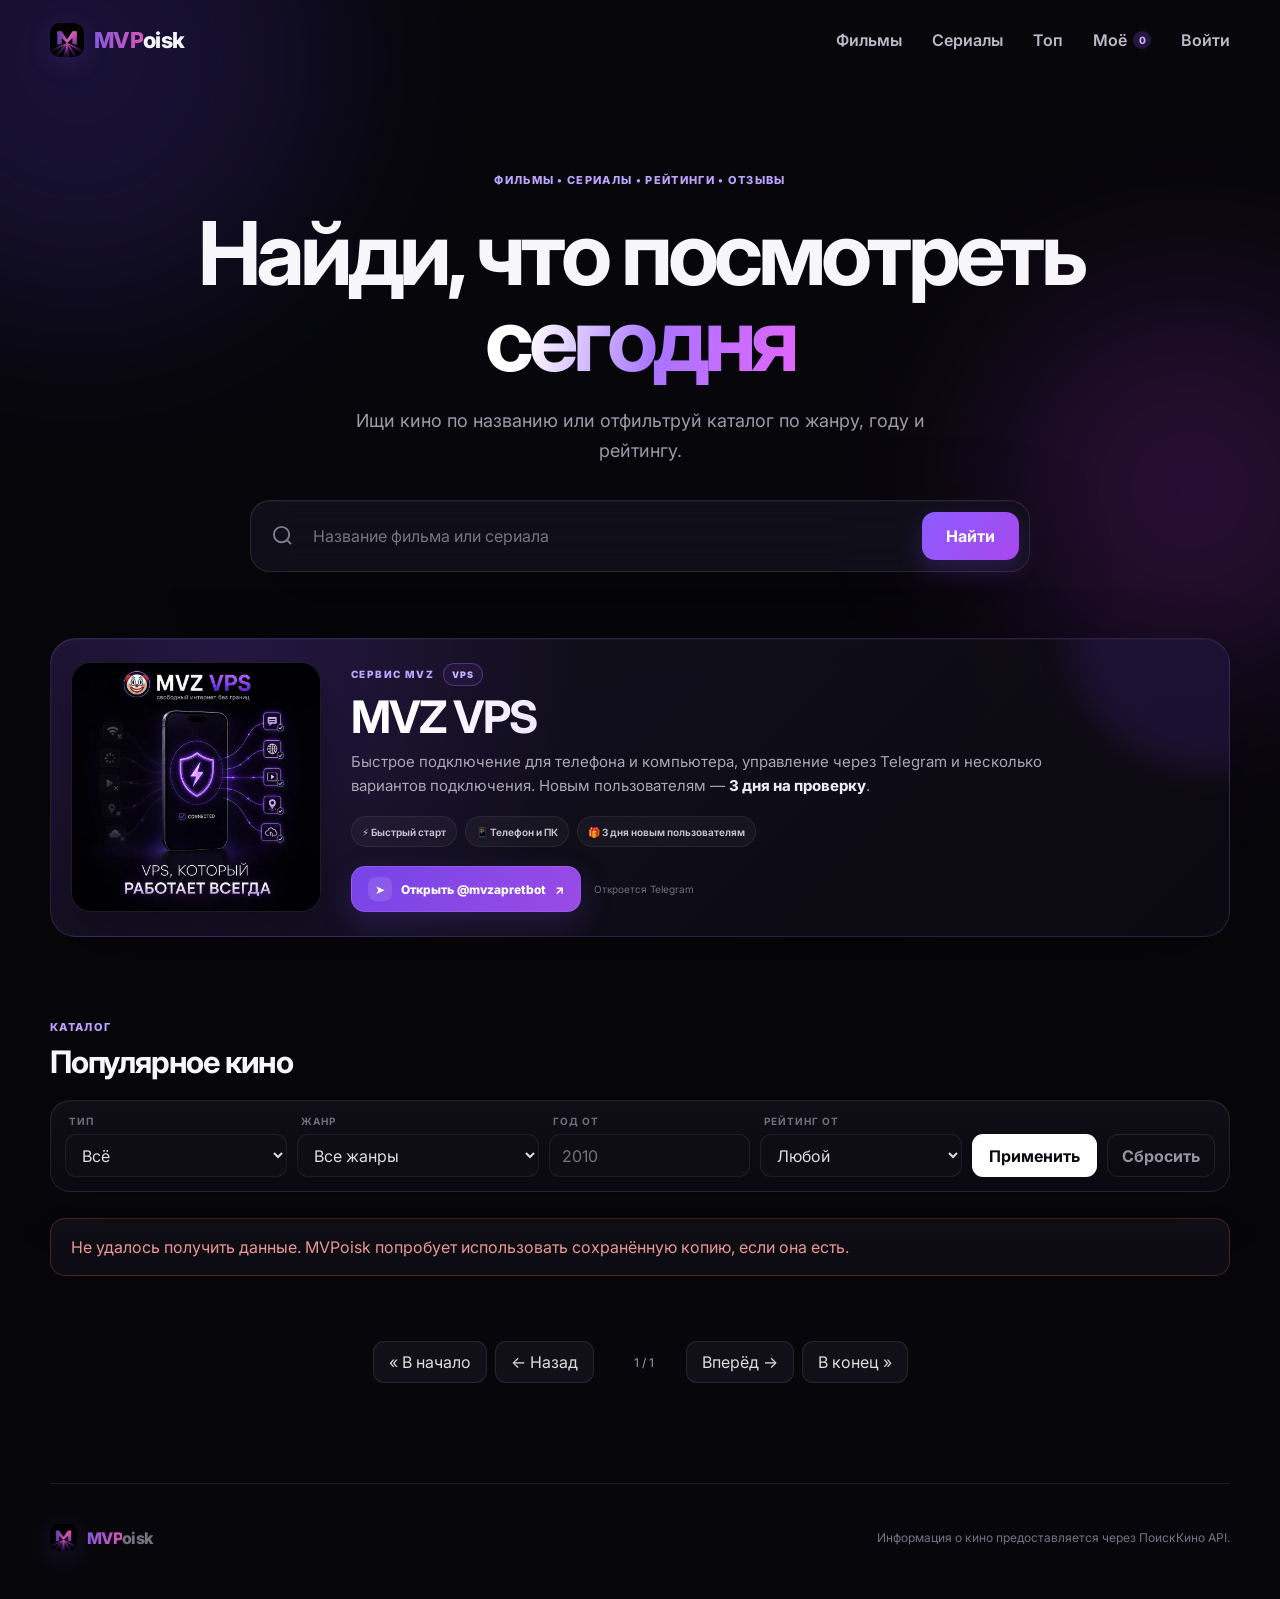
==== commit c078d72b: "Add files via upload" ====
--- a/index.html
+++ b/index.html
@@ -22,7 +22,7 @@
   <meta name="description" content="MVPoisk — поиск фильмов и сериалов, рейтинги, отзывы и информация о кино." />
   <title>MVPoisk — фильмы и сериалы</title>
   <link rel="preconnect" href="https://mvpoisk.cizikvpn.workers.dev" crossorigin>
-  <link rel="stylesheet" href="styles.css?v=39" />
+  <link rel="stylesheet" href="styles.css?v=46" />
 </head>
 <body>
   <div class="ambient ambient-one"></div>
@@ -68,6 +68,35 @@
         <a class="continue-all" href="my.html?tab=history">Вся история →</a>
       </div>
       <div class="continue-row" id="continueRow"></div>
+    </section>
+
+    <section class="mvz-promo" aria-labelledby="mvzPromoTitle">
+      <div class="mvz-promo-card">
+        <a class="mvz-promo-visual" href="https://t.me/mvzapretbot?start=mvpoisk" target="_blank" rel="noopener noreferrer" aria-label="Открыть MVZ VPS в Telegram">
+          <img src="icons/mvz-vps-promo.webp" alt="MVZ VPS" loading="lazy" decoding="async" />
+        </a>
+        <div class="mvz-promo-copy">
+          <div class="mvz-promo-topline">
+            <span class="mvz-promo-label">Сервис MVZ</span>
+            <span class="mvz-promo-mark">VPS</span>
+          </div>
+          <h2 id="mvzPromoTitle">MVZ VPS</h2>
+          <p>Быстрое подключение для телефона и компьютера, управление через Telegram и несколько вариантов подключения. Новым пользователям — <strong>3 дня на проверку</strong>.</p>
+          <div class="mvz-promo-points" aria-label="Преимущества MVZ VPS">
+            <span>⚡ Быстрый старт</span>
+            <span>📱 Телефон и ПК</span>
+            <span>🎁 3 дня новым пользователям</span>
+          </div>
+          <div class="mvz-promo-actions">
+            <a class="mvz-promo-button" href="https://t.me/mvzapretbot?start=mvpoisk" target="_blank" rel="noopener noreferrer">
+              <span class="mvz-promo-telegram" aria-hidden="true">➤</span>
+              <span>Открыть @mvzapretbot</span>
+              <span aria-hidden="true">↗</span>
+            </a>
+            <span class="mvz-promo-note">Откроется Telegram</span>
+          </div>
+        </div>
+      </div>
     </section>
 
     <section class="catalog" id="discover">
@@ -144,8 +173,8 @@
     <p>Информация о кино предоставляется через ПоискКино API.</p>
   </footer>
 
-  <script type="module" src="js/tv.js?v=39"></script>
-  <script type="module" src="js/common.js?v=39"></script>
-  <script type="module" src="js/app.js?v=39"></script>
+  <script type="module" src="js/tv.js?v=46"></script>
+  <script type="module" src="js/common.js?v=46"></script>
+  <script type="module" src="js/app.js?v=46"></script>
 </body>
 </html>
--- a/styles.css
+++ b/styles.css
@@ -101,10 +101,6 @@
 /* v22 player stability */
 .watch-button:disabled{cursor:wait;opacity:.86;transform:none!important;filter:none!important}.watch-button.is-loading .watch-play{animation:playerPulse 1s ease-in-out infinite}.embedded-player-heading p{max-width:620px;line-height:1.5}
 
-
-/* v23 — lazy reserve Kinobox source. The working Rendex player remains primary. */
-.player-source-button{border-color:rgba(105,216,149,.24);background:rgba(82,210,131,.07);color:#9edeb6}.player-source-button:hover{border-color:rgba(105,216,149,.42);background:rgba(82,210,131,.11);color:#d8f7e3}.player-source-button:disabled{cursor:wait;opacity:.68}.alternate-player-panel{margin-top:16px;padding:14px;border:1px solid rgba(82,210,131,.12);border-radius:18px;background:rgba(7,12,10,.54)}.alternate-player-panel[hidden]{display:none}.alternate-player-heading{display:flex;align-items:flex-end;justify-content:space-between;gap:20px;padding:3px 3px 13px}.alternate-player-heading h3{margin:5px 0 4px;font-size:18px;letter-spacing:-.5px}.alternate-player-heading p{margin:0;color:#777f7a;font-size:10px;line-height:1.5}.alternate-player-actions{display:flex;gap:8px;flex-wrap:wrap;justify-content:flex-end}.alternate-player-host{position:relative;width:100%;min-height:240px;overflow:hidden;border:1px solid rgba(255,255,255,.07);border-radius:14px;background:#090a0a}.alternate-player-host>.mv-kinobox-slot{width:100%}.alternate-player-host .kinobox_section,.alternate-player-host .kinobox_container{width:100%!important}.alternate-player-host iframe{max-width:100%}.alternate-player-error{display:flex;min-height:300px;flex-direction:column;align-items:center;justify-content:center;gap:10px;text-align:center;color:#d7d2de}.alternate-player-error span{color:#77717f;font-size:10px}.alternate-player-status{padding-left:4px;padding-right:4px}
-@media(max-width:760px){.alternate-player-panel{margin-top:12px;padding:9px;border-radius:14px}.alternate-player-heading{align-items:flex-start;flex-direction:column;gap:10px;padding:5px 3px 11px}.alternate-player-actions{width:100%;justify-content:flex-start}.alternate-player-actions .player-mini-button{flex:1}.alternate-player-host{min-height:0;border-radius:11px}.player-source-button{flex-basis:100%}}
 
 /* v25 — local watch history, continue watching and watched state */
 .continue-section{width:min(1180px,calc(100% - 36px));margin:-28px auto 82px}.continue-section[hidden]{display:none}.continue-heading{align-items:flex-end}.continue-all{color:#9e96aa;font-size:12px;font-weight:750}.continue-all:hover{color:#fff}.continue-row{display:flex;gap:14px;overflow-x:auto;scroll-snap-type:x proximity;padding:2px 2px 12px;scrollbar-width:thin}.continue-card{position:relative;flex:0 0 228px;min-width:0;scroll-snap-align:start}.continue-link{display:block}.continue-art{position:relative;aspect-ratio:16/10;border-radius:17px;overflow:hidden;border:1px solid rgba(255,255,255,.08);background:#111018;box-shadow:0 15px 38px rgba(0,0,0,.26)}.continue-art>img{position:absolute;inset:0;width:100%;height:100%;object-fit:cover}.continue-art:after{content:"";position:absolute;inset:0;background:linear-gradient(180deg,transparent 42%,rgba(5,5,8,.74));pointer-events:none}.continue-art .poster-fallback{position:absolute;inset:0}.continue-play{position:absolute;left:14px;bottom:13px;z-index:3;display:grid;place-items:center;width:38px;height:38px;border-radius:50%;background:rgba(255,255,255,.93);color:#0a0910;font-size:13px;box-shadow:0 8px 28px rgba(0,0,0,.32);transition:transform .18s ease}.continue-card:hover .continue-play{transform:scale(1.06)}.continue-progress{position:absolute;z-index:4;left:0;right:0;bottom:0;height:4px;background:rgba(255,255,255,.17)}.continue-progress i{display:block;height:100%;background:linear-gradient(90deg,#8659ff,#cb5ee7);border-radius:0 4px 4px 0}.continue-copy{display:flex;flex-direction:column;gap:5px;padding:10px 3px 0}.continue-copy strong{font-size:13px;white-space:nowrap;overflow:hidden;text-overflow:ellipsis}.continue-copy span{font-size:10px;color:#817b89}.continue-dismiss{position:absolute;z-index:5;top:8px;right:8px;display:grid;place-items:center;width:28px;height:28px;padding:0;border:1px solid rgba(255,255,255,.1);border-radius:50%;background:rgba(8,8,12,.78);backdrop-filter:blur(8px);color:#aaa5b2;font-size:18px;line-height:1}.continue-dismiss:hover{background:#16141e;color:#fff}.movie-actions-primary{flex-wrap:wrap}.watched-action{gap:8px}.watched-action.is-watched{border-color:rgba(83,205,130,.42);background:rgba(83,205,130,.11);color:#bce9cd}
@@ -516,21 +512,11 @@
 html.tv-mode .embedded-player-section.is-tv-player-open{display:block!important;position:fixed!important;inset:0!important;z-index:100000!important;width:100vw!important;height:100vh!important;margin:0!important;padding:0!important;background:#000!important;overflow:hidden!important}
 html.tv-mode .embedded-player-section.is-tv-player-open .embedded-player-inner{position:absolute!important;inset:0!important;width:100%!important;height:100%!important;padding:0!important;border:0!important;border-radius:0!important;background:#000!important;box-shadow:none!important}
 html.tv-mode .embedded-player-section.is-tv-player-open .embedded-player-heading,
-html.tv-mode .embedded-player-section.is-tv-player-open .embedded-player-status,
-html.tv-mode .embedded-player-section.is-tv-player-open .alternate-player-heading,
-html.tv-mode .embedded-player-section.is-tv-player-open .alternate-player-status{display:none!important}
+html.tv-mode .embedded-player-section.is-tv-player-open .embedded-player-status{display:none!important}
 html.tv-mode .embedded-player-section.is-tv-player-open .embedded-player-stage{position:absolute!important;inset:0!important;width:100%!important;height:100%!important;min-height:0!important;aspect-ratio:auto!important;border:0!important;border-radius:0!important;background:#000!important;overflow:hidden!important}
 html.tv-mode .embedded-player-section.is-tv-player-open .embedded-player-stage iframe,
 html.tv-mode .embedded-player-section.is-tv-player-open .mv-embedded-iframe{position:absolute!important;inset:0!important;width:100%!important;height:100%!important;min-width:100%!important;min-height:100%!important;max-width:none!important;border:0!important;border-radius:0!important}
-html.tv-mode .embedded-player-section.is-tv-player-open[data-tv-source="alternate"] .embedded-player-stage{display:none!important}
-html.tv-mode .embedded-player-section.is-tv-player-open .alternate-player-panel{position:absolute!important;inset:0!important;width:100%!important;height:100%!important;margin:0!important;padding:0!important;border:0!important;border-radius:0!important;background:#000!important}
-html.tv-mode .embedded-player-section.is-tv-player-open .alternate-player-host{position:absolute!important;inset:0!important;width:100%!important;height:100%!important;min-height:0!important;border:0!important;border-radius:0!important;background:#000!important}
-html.tv-mode .embedded-player-section.is-tv-player-open .alternate-player-host>.mv-kinobox-slot,
-html.tv-mode .embedded-player-section.is-tv-player-open .alternate-player-host .kinobox_section,
-html.tv-mode .embedded-player-section.is-tv-player-open .alternate-player-host .kinobox_container,
-html.tv-mode .embedded-player-section.is-tv-player-open .alternate-player-host iframe{width:100%!important;height:100%!important;min-height:100%!important;max-width:none!important;border:0!important}
-html.tv-mode .embedded-player-section.is-tv-player-open .embedded-player-loader,
-html.tv-mode .embedded-player-section.is-tv-player-open .alternate-player-error{min-height:100%;background:#030305;font-size:15px}
+html.tv-mode .embedded-player-section.is-tv-player-open .embedded-player-loader{min-height:100%;background:#030305;font-size:15px}
 html.tv-mode .tv-player-exit{display:flex;position:fixed;left:3vw;bottom:3.2vh;z-index:100010;align-items:center;justify-content:center;min-width:106px;min-height:40px;padding:0 14px;border:1px solid rgba(255,255,255,.2);border-radius:11px;background:rgba(0,0,0,.52);color:#fff;font:800 12px/1 inherit;backdrop-filter:blur(8px);opacity:.72}
 html.tv-mode .tv-player-cursor-help{display:block;position:fixed;right:3vw;bottom:3.2vh;z-index:100010;padding:10px 13px;border:1px solid rgba(255,255,255,.12);border-radius:11px;background:rgba(0,0,0,.48);color:rgba(255,255,255,.75);font-size:11px;font-weight:700;pointer-events:none;animation:tvHelpFade 8s ease forwards}
 @keyframes tvHelpFade{0%,65%{opacity:1}100%{opacity:0}}
@@ -613,12 +599,27 @@
 @media(max-width:600px){.tv-link-form{grid-template-columns:1fr}.tv-link-form button{width:100%}.telegram-login-button{min-height:56px}.tv-pair-code{font-size:32px}}
 
 
-/* v39 web clean-player gateway */
-.clean-source-chooser{display:flex;flex-direction:column;gap:12px;margin:0 0 14px;padding:14px;border:1px solid rgba(255,255,255,.08);border-radius:18px;background:rgba(9,9,15,.78)}
-.clean-source-title{font-size:12px;font-weight:800;letter-spacing:.08em;text-transform:uppercase;color:rgba(255,255,255,.56)}
-.clean-source-buttons{display:flex;gap:8px;overflow-x:auto;padding:2px 2px 5px;scrollbar-width:thin}
-.clean-source-button{flex:0 0 auto;min-width:150px;display:flex;flex-direction:column;align-items:flex-start;gap:3px;padding:10px 13px;border:1px solid rgba(255,255,255,.11);border-radius:14px;background:rgba(255,255,255,.045);color:#fff;cursor:pointer;text-align:left}
-.clean-source-button strong{font-size:12px}.clean-source-button span{max-width:190px;font-size:10px;color:rgba(255,255,255,.58);white-space:nowrap;overflow:hidden;text-overflow:ellipsis}
-.clean-source-button:hover,.clean-source-button.is-active{border-color:rgba(180,120,255,.65);background:rgba(145,86,255,.15);box-shadow:0 0 0 1px rgba(189,134,255,.12) inset}
-.clean-source-frame{display:block;width:100%;aspect-ratio:16/9;border:0;border-radius:16px;background:#000}
-@media(max-width:700px){.clean-source-chooser{padding:10px;border-radius:14px}.clean-source-button{min-width:128px;padding:9px 11px}.clean-source-frame{border-radius:12px}}
+/* v46 — native MVZ VPS promo on the home page. */
+.mvz-promo{width:min(1180px,calc(100% - 36px));margin:-34px auto 78px}
+.mvz-promo-card{position:relative;display:grid;grid-template-columns:250px minmax(0,1fr);gap:30px;align-items:center;overflow:hidden;padding:20px;border:1px solid rgba(167,107,255,.2);border-radius:26px;background:radial-gradient(circle at 15% 12%,rgba(127,59,255,.18),transparent 34%),linear-gradient(135deg,rgba(21,18,34,.92),rgba(12,11,18,.88));box-shadow:0 26px 72px rgba(0,0,0,.27),inset 0 1px 0 rgba(255,255,255,.04);backdrop-filter:blur(18px)}
+.mvz-promo-card:after{content:"";position:absolute;width:280px;height:280px;border-radius:50%;right:-120px;top:-150px;background:rgba(136,62,255,.12);filter:blur(16px);pointer-events:none}
+.mvz-promo-visual{position:relative;display:block;aspect-ratio:1;border-radius:20px;overflow:hidden;background:#0b0913;border:1px solid rgba(255,255,255,.08);box-shadow:0 18px 42px rgba(0,0,0,.32);z-index:1}
+.mvz-promo-visual img{display:block;width:100%;height:100%;object-fit:cover;transition:transform .35s ease,filter .35s ease}
+.mvz-promo-visual:hover img{transform:scale(1.025);filter:brightness(1.05)}
+.mvz-promo-copy{position:relative;z-index:1;min-width:0;padding:4px 22px 4px 0}
+.mvz-promo-topline{display:flex;align-items:center;gap:9px;margin-bottom:9px}
+.mvz-promo-label{font-size:10px;text-transform:uppercase;letter-spacing:.14em;color:#bba5ff;font-weight:850}
+.mvz-promo-mark{display:inline-flex;align-items:center;justify-content:center;height:23px;padding:0 8px;border:1px solid rgba(171,107,255,.32);border-radius:999px;background:rgba(141,74,255,.09);color:#cdafff;font-size:9px;font-weight:900;letter-spacing:.11em}
+.mvz-promo h2{margin:0 0 10px;font-size:clamp(28px,3.5vw,46px);line-height:1;letter-spacing:-2px;background:linear-gradient(100deg,#fff 5%,#d7c3ff 52%,#aa69ff);-webkit-background-clip:text;background-clip:text;color:transparent}
+.mvz-promo-copy>p{max-width:720px;margin:0;color:#aaa6b4;font-size:15px;line-height:1.65}
+.mvz-promo-copy>p strong{color:#eee9f7;font-weight:750}
+.mvz-promo-points{display:flex;gap:8px;flex-wrap:wrap;margin-top:17px}
+.mvz-promo-points span{display:inline-flex;align-items:center;min-height:31px;padding:0 10px;border:1px solid rgba(255,255,255,.07);border-radius:999px;background:rgba(255,255,255,.035);color:#c7c2ce;font-size:10px;font-weight:650}
+.mvz-promo-actions{display:flex;align-items:center;gap:13px;flex-wrap:wrap;margin-top:19px}
+.mvz-promo-button{display:inline-flex;align-items:center;justify-content:center;gap:9px;min-height:46px;padding:0 16px;border:1px solid rgba(186,125,255,.3);border-radius:14px;background:linear-gradient(135deg,#7544e8,#9b4be4);color:#fff;font-size:12px;font-weight:800;box-shadow:0 12px 32px rgba(117,68,232,.22);transition:transform .18s ease,box-shadow .18s ease,filter .18s ease}
+.mvz-promo-button:hover{transform:translateY(-2px);box-shadow:0 16px 38px rgba(117,68,232,.3);filter:brightness(1.06)}
+.mvz-promo-telegram{display:grid;place-items:center;width:24px;height:24px;border-radius:8px;background:rgba(255,255,255,.12);font-size:12px}
+.mvz-promo-note{color:#716c7d;font-size:10px}
+@media(max-width:760px){.mvz-promo{width:min(100% - 24px,1180px);margin:-20px auto 60px}.mvz-promo-card{grid-template-columns:116px minmax(0,1fr);gap:16px;padding:13px;border-radius:20px}.mvz-promo-visual{border-radius:15px}.mvz-promo-copy{padding:0}.mvz-promo h2{font-size:28px;letter-spacing:-1.3px;margin-bottom:7px}.mvz-promo-copy>p{font-size:12px;line-height:1.5}.mvz-promo-points{margin-top:11px;gap:6px}.mvz-promo-points span{min-height:27px;padding:0 8px;font-size:9px}.mvz-promo-actions{margin-top:12px}.mvz-promo-button{min-height:41px;padding:0 12px;font-size:11px}.mvz-promo-note{display:none}}
+@media(max-width:500px){.mvz-promo-card{grid-template-columns:92px minmax(0,1fr);align-items:start}.mvz-promo-topline{margin-bottom:6px}.mvz-promo-label{font-size:9px}.mvz-promo-mark{height:20px}.mvz-promo h2{font-size:24px}.mvz-promo-copy>p{font-size:11px}.mvz-promo-points span:nth-child(2){display:none}.mvz-promo-button{width:100%}}
+html.tv-mode .mvz-promo{display:none!important}
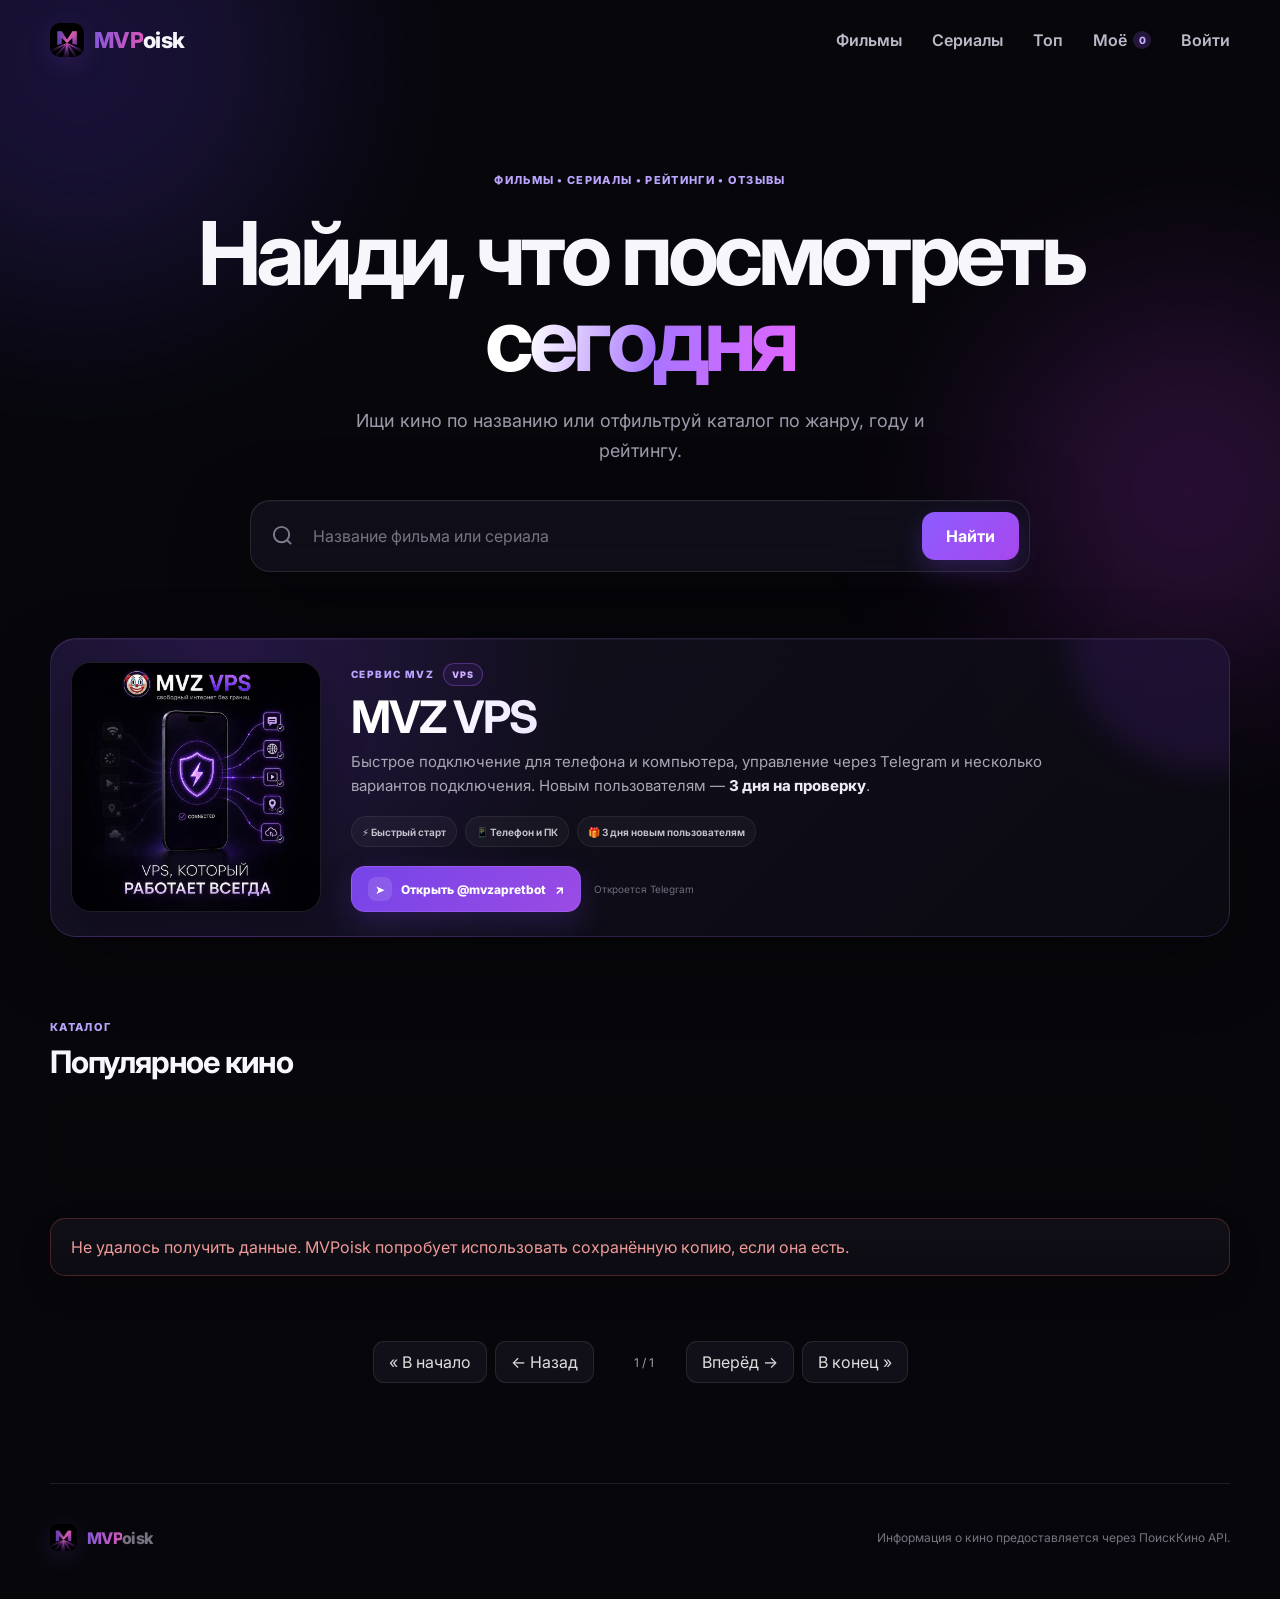
==== commit 01dbff1f: "Add files via upload" ====
--- a/index.html
+++ b/index.html
@@ -22,7 +22,7 @@
   <meta name="description" content="MVPoisk — поиск фильмов и сериалов, рейтинги, отзывы и информация о кино." />
   <title>MVPoisk — фильмы и сериалы</title>
   <link rel="preconnect" href="https://mvpoisk.cizikvpn.workers.dev" crossorigin>
-  <link rel="stylesheet" href="styles.css?v=46" />
+  <link rel="stylesheet" href="styles.css?v=47" />
 </head>
 <body>
   <div class="ambient ambient-one"></div>
@@ -173,8 +173,8 @@
     <p>Информация о кино предоставляется через ПоискКино API.</p>
   </footer>
 
-  <script type="module" src="js/tv.js?v=46"></script>
-  <script type="module" src="js/common.js?v=46"></script>
-  <script type="module" src="js/app.js?v=46"></script>
+  <script type="module" src="js/tv.js?v=47"></script>
+  <script type="module" src="js/common.js?v=47"></script>
+  <script type="module" src="js/app.js?v=47"></script>
 </body>
 </html>
